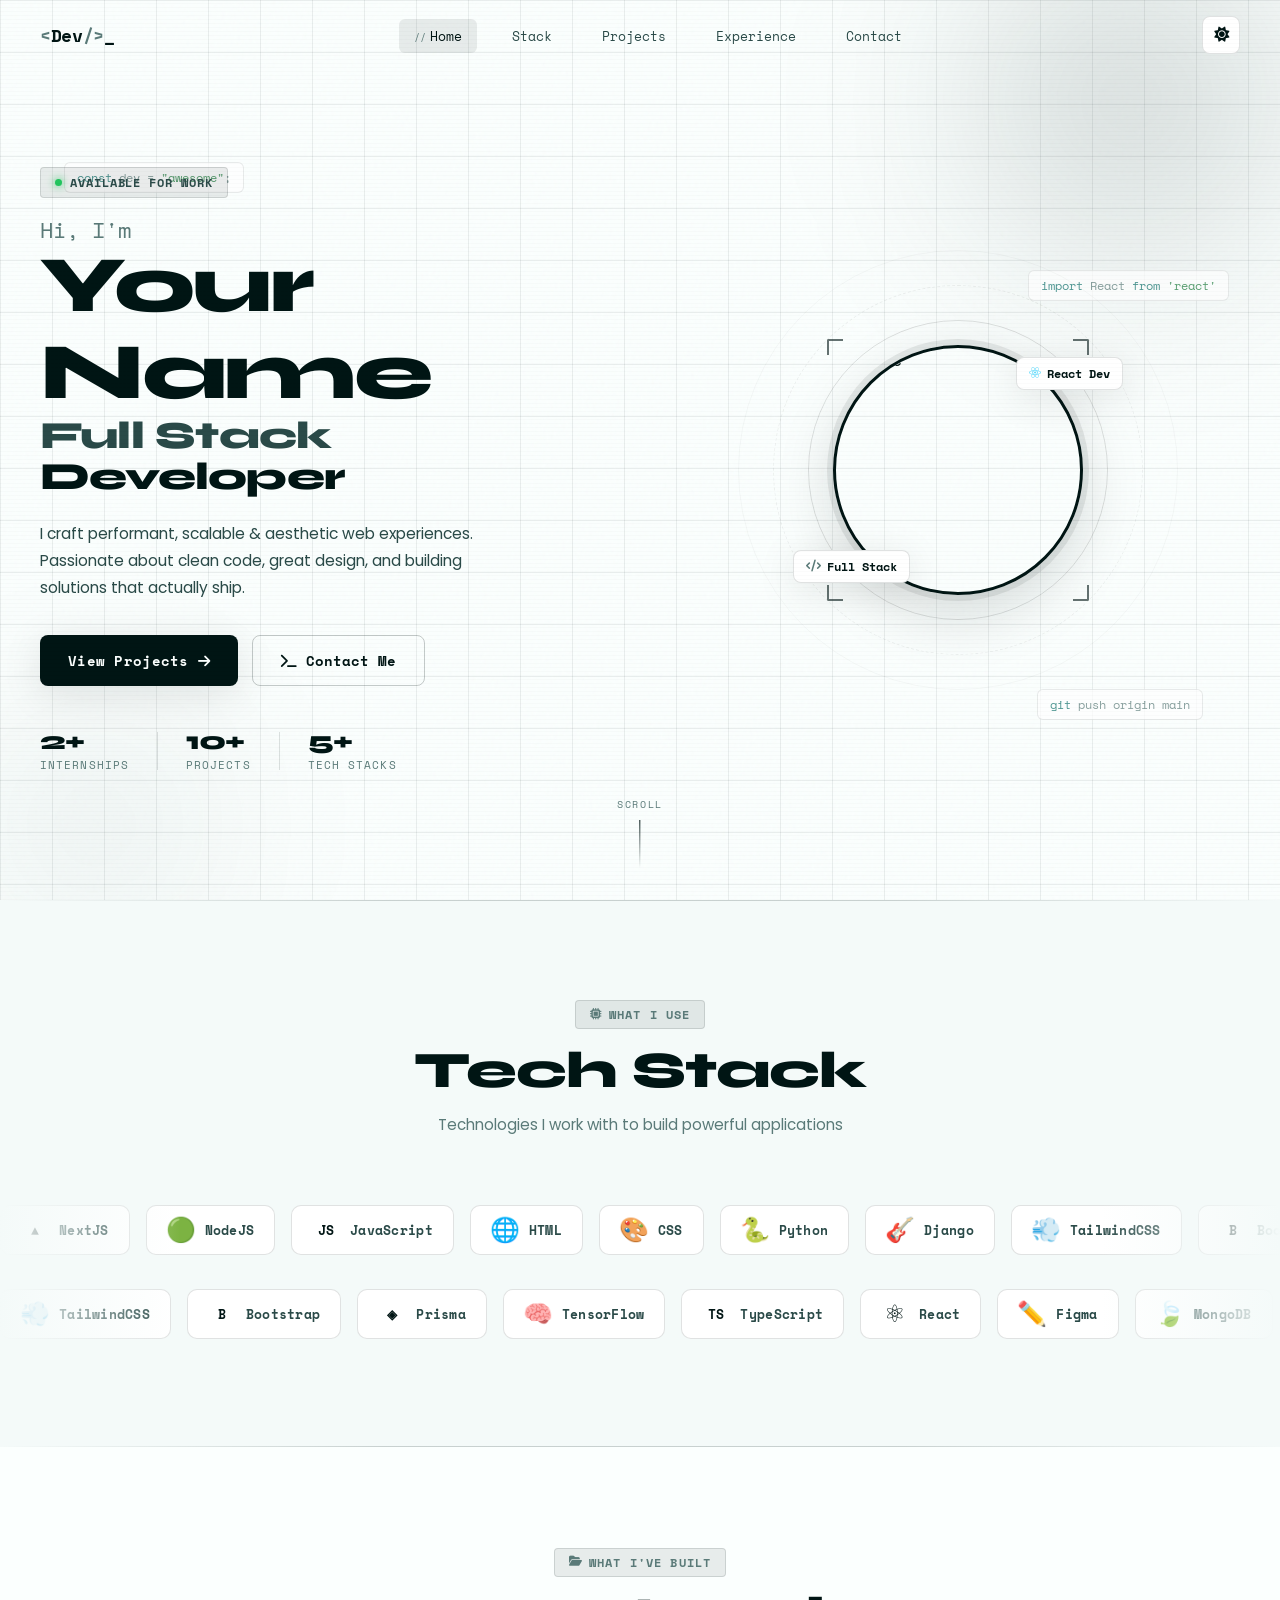
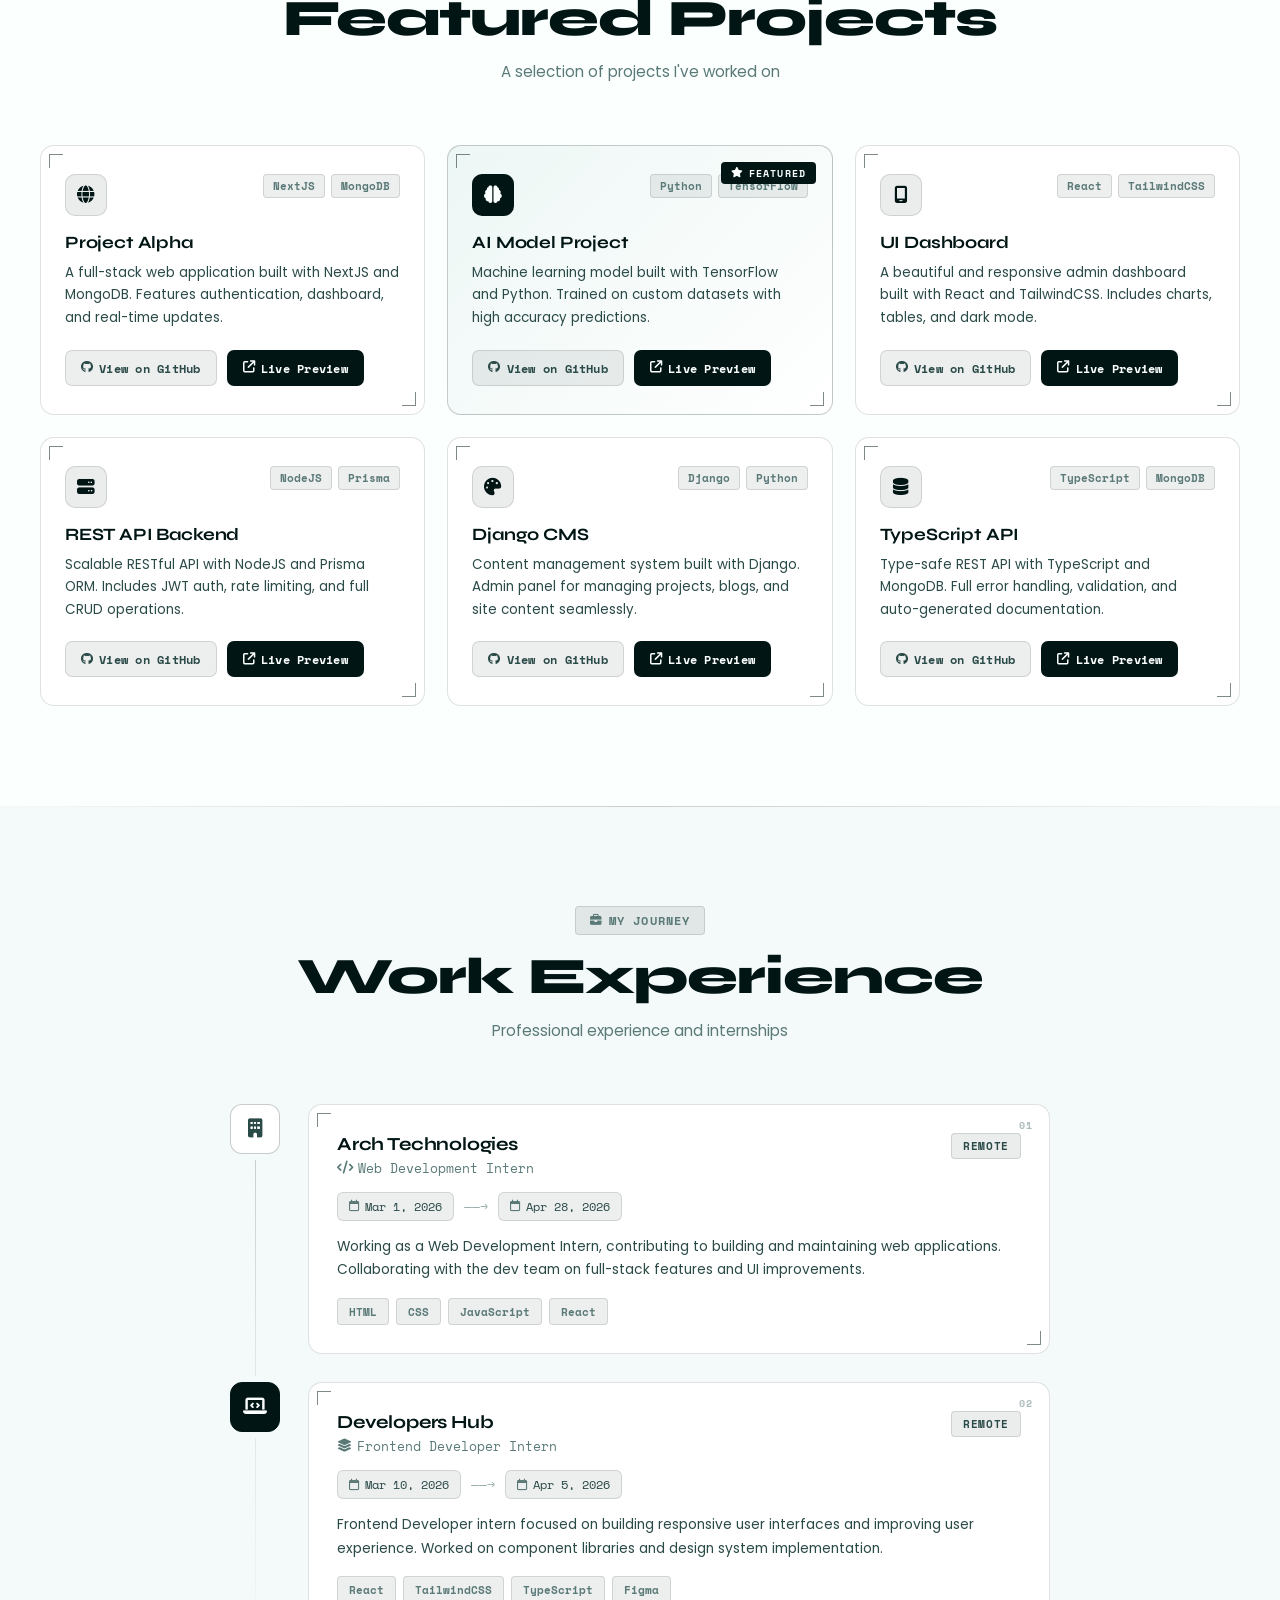
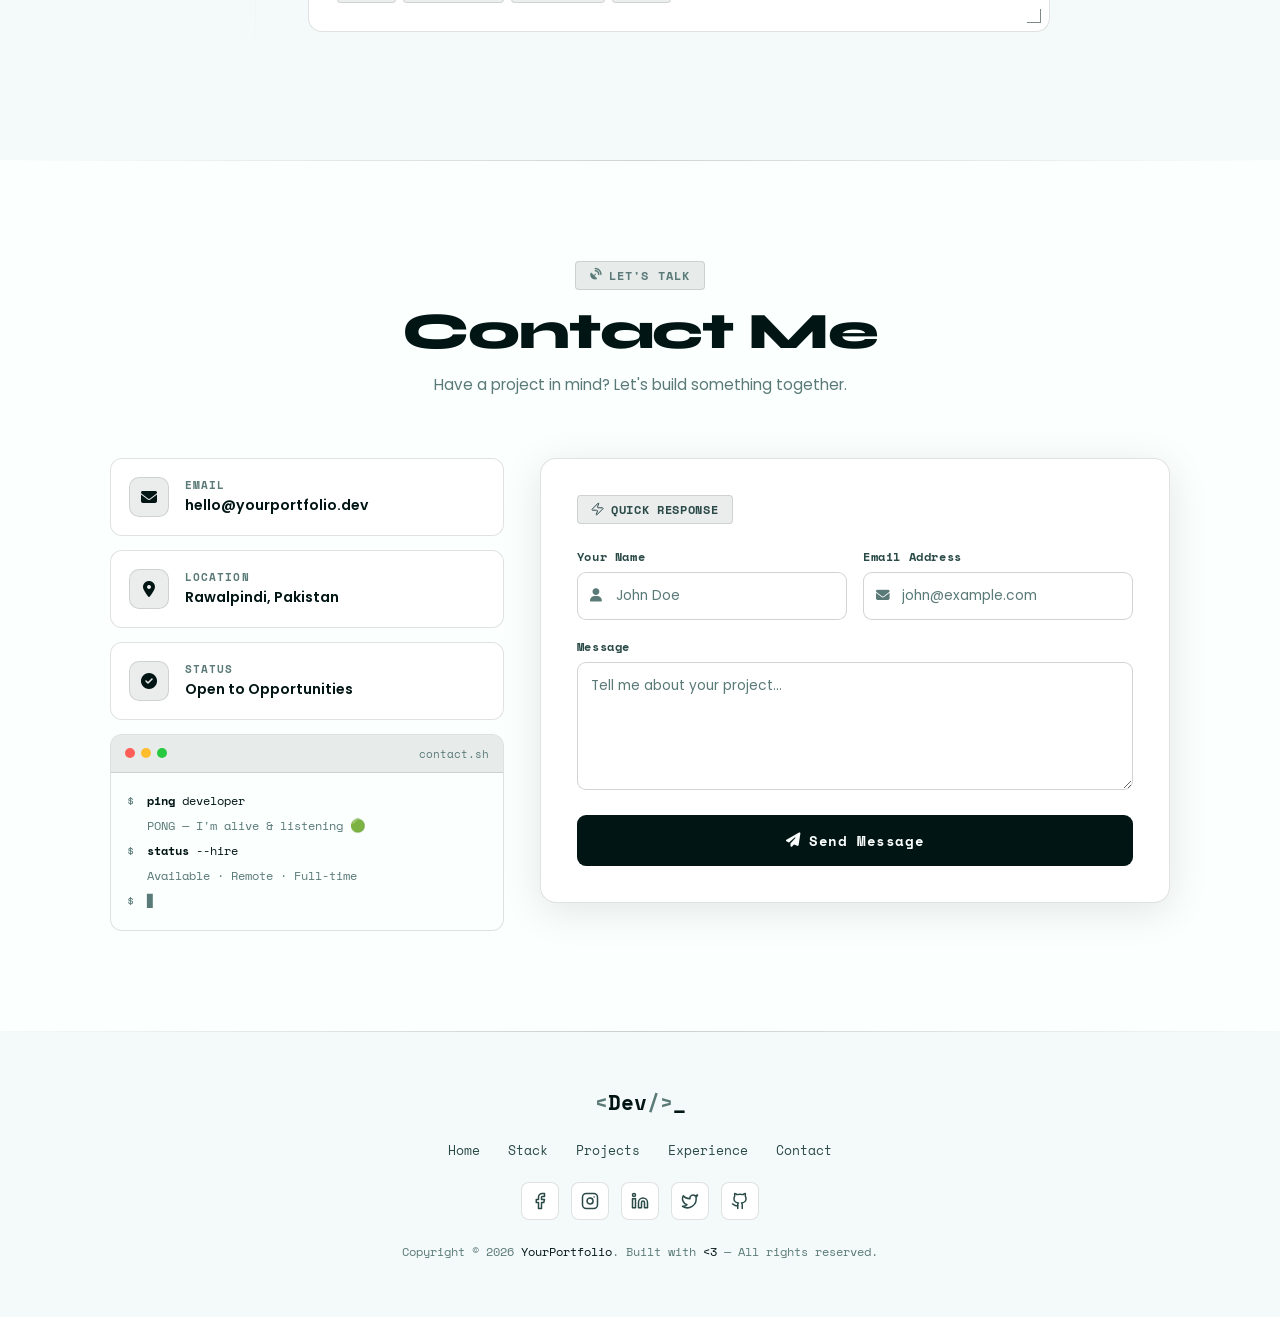
==== index.html @ e7f3a119 "Add redesigned index.html and update scripts Replace the old main.html with a new, redesigned index." ====
<!DOCTYPE html>
<html lang="en" data-theme="light">
<head>
  <meta charset="UTF-8" />
  <meta name="viewport" content="width=device-width, initial-scale=1.0"/>
  <title>Portfolio — Developer</title>
  <link rel="stylesheet" href="styles.css" />
  <link href="https://fonts.googleapis.com/css2?family=Poppins:wght@300;400;500;600;700;800;900&family=Space+Mono:ital,wght@0,400;0,700;1,400&family=Syne:wght@700;800&display=swap" rel="stylesheet"/>
  <link rel="stylesheet" href="https://cdnjs.cloudflare.com/ajax/libs/font-awesome/6.5.0/css/all.min.css"/>
</head>
<body>

  <!-- SCAN LINES OVERLAY -->
  <div class="scanlines" aria-hidden="true"></div>

  <!-- NAVBAR -->
  <nav class="navbar" id="navbar">
    <div class="nav-container">
      <a href="#home" class="nav-logo">
        <span class="logo-bracket">&lt;</span>Dev<span class="logo-bracket">/&gt;</span><span class="logo-cursor">_</span>
      </a>
      <ul class="nav-links" id="navLinks">
        <li><a href="#home"       class="nav-link active">Home</a></li>
        <li><a href="#stack"      class="nav-link">Stack</a></li>
        <li><a href="#projects"   class="nav-link">Projects</a></li>
        <li><a href="#experience" class="nav-link">Experience</a></li>
        <li><a href="#contact"    class="nav-link">Contact</a></li>
      </ul>
      <div class="nav-actions">
        <button class="theme-toggle" id="themeToggle" aria-label="Toggle dark mode">
          <i class="fa-solid fa-sun theme-icon sun"></i>
          <i class="fa-solid fa-moon theme-icon moon"></i>
        </button>
        <button class="hamburger" id="hamburger" aria-label="Menu">
          <span></span><span></span><span></span>
        </button>
      </div>
    </div>
  </nav>

  <!-- MOBILE MENU -->
  <div class="mobile-menu" id="mobileMenu">
    <ul>
      <li><a href="#home"       class="mob-link">Home</a></li>
      <li><a href="#stack"      class="mob-link">Stack</a></li>
      <li><a href="#projects"   class="mob-link">Projects</a></li>
      <li><a href="#experience" class="mob-link">Experience</a></li>
      <li><a href="#contact"    class="mob-link">Contact</a></li>
    </ul>
  </div>

  <!-- ═══ HERO ═══ -->
  <section class="hero" id="home">
    <div class="hero-noise"></div>
    <div class="hero-bg-grid"></div>
    <div class="hero-glow-orb orb1"></div>
    <div class="hero-glow-orb orb2"></div>

    <div class="float-snippet s1" aria-hidden="true"><span class="ck">const</span> dev = <span class="cs">"awesome"</span>;</div>
    <div class="float-snippet s2" aria-hidden="true"><span class="ck">import</span> React <span class="ck">from</span> <span class="cs">'react'</span></div>
    <div class="float-snippet s3" aria-hidden="true">npm <span class="cs">run dev</span></div>
    <div class="float-snippet s4" aria-hidden="true"><span class="ck">git</span> push origin main</div>

    <div class="hero-container">
      <div class="hero-text">
        <div class="hero-badge">
          <span class="badge-dot"></span>
          Available for work
        </div>
        <h1 class="hero-title">
          <span class="line-1">Hi, I'm</span>
          <span class="line-2">Your <span class="accent-text">Name</span></span>
          <span class="line-3">Full Stack <span class="accent-text">Developer</span></span>
        </h1>
        <p class="hero-desc">
          I craft performant, scalable &amp; aesthetic web experiences.
          Passionate about clean code, great design, and building
          solutions that actually ship.
        </p>
        <div class="hero-btns">
          <a href="#projects" class="btn-primary">View Projects <i class="fa fa-arrow-right"></i></a>
          <a href="#contact"  class="btn-outline"><i class="fa-solid fa-terminal"></i> Contact Me</a>
        </div>
        <div class="hero-stats">
          <div class="stat"><span class="stat-num">2+</span><span class="stat-label">Internships</span></div>
          <div class="stat-divider"></div>
          <div class="stat"><span class="stat-num">10+</span><span class="stat-label">Projects</span></div>
          <div class="stat-divider"></div>
          <div class="stat"><span class="stat-num">5+</span><span class="stat-label">Tech Stacks</span></div>
        </div>
      </div>

      <div class="hero-image-wrap">
        <div class="img-ring ring-1"></div>
        <div class="img-ring ring-2"></div>
        <div class="img-ring ring-3"></div>
        <div class="hero-img-container">
          <img src="https://placehold.co/400x400/001514/FBFFFE?text=Your+Photo&font=mono"
               alt="Profile" class="hero-img" id="profileImg"/>
          <div class="img-overlay-badge top-badge">
            <i class="fa-brands fa-react spin-icon"></i> React Dev
          </div>
          <div class="img-overlay-badge bot-badge">
            <i class="fa-solid fa-code"></i> Full Stack
          </div>
          <div class="img-corner tl"></div>
          <div class="img-corner tr"></div>
          <div class="img-corner bl"></div>
          <div class="img-corner br"></div>
        </div>
      </div>
    </div>

    <div class="scroll-indicator">
      <span>Scroll</span>
      <div class="scroll-line"></div>
    </div>
  </section>

  <!-- ═══ TECH STACK CAROUSEL ═══ -->
  <section class="stack-section" id="stack">
    <div class="section-header">
      <span class="section-tag"><i class="fa-solid fa-microchip"></i> What I Use</span>
      <h2 class="section-title">Tech <span class="accent-text">Stack</span></h2>
      <p class="section-desc">Technologies I work with to build powerful applications</p>
    </div>

    <!-- Row 1 → left to right -->
    <div class="carousel-wrap">
      <div class="carousel-fade-l"></div>
      <div class="carousel-track" id="track1"></div>
      <div class="carousel-fade-r"></div>
    </div>

    <!-- Row 2 → right to left -->
    <div class="carousel-wrap" style="margin-top:18px">
      <div class="carousel-fade-l"></div>
      <div class="carousel-track carousel-reverse" id="track2"></div>
      <div class="carousel-fade-r"></div>
    </div>
  </section>

  <!-- ═══ PROJECTS ═══ -->
  <section class="projects-section" id="projects">
    <div class="section-header">
      <span class="section-tag"><i class="fa-solid fa-folder-open"></i> What I've Built</span>
      <h2 class="section-title">Featured <span class="accent-text">Projects</span></h2>
      <p class="section-desc">A selection of projects I've worked on</p>
    </div>
    <div class="projects-grid">

      <div class="project-card reveal">
        <div class="project-glow"></div>
        <div class="card-corner tl"></div><div class="card-corner br"></div>
        <div class="project-top">
          <div class="project-icon"><i class="fa-solid fa-globe"></i></div>
          <div class="project-tags">
            <span class="p-tag">NextJS</span><span class="p-tag">MongoDB</span>
          </div>
        </div>
        <h3 class="project-title">Project Alpha</h3>
        <p class="project-desc">A full-stack web application built with NextJS and MongoDB. Features authentication, dashboard, and real-time updates.</p>
        <div class="project-links">
          <a href="#" class="proj-btn github-btn"><i class="fa-brands fa-github"></i> View on GitHub</a>
          <a href="#" class="proj-btn live-btn"><i class="fa-solid fa-arrow-up-right-from-square"></i> Live Preview</a>
        </div>
      </div>

      <div class="project-card featured reveal">
        <div class="project-glow accent-glow"></div>
        <div class="card-corner tl"></div><div class="card-corner br"></div>
        <div class="featured-label"><i class="fa-solid fa-star"></i> Featured</div>
        <div class="project-top">
          <div class="project-icon accent-icon"><i class="fa-solid fa-brain"></i></div>
          <div class="project-tags">
            <span class="p-tag">Python</span><span class="p-tag">TensorFlow</span>
          </div>
        </div>
        <h3 class="project-title">AI Model Project</h3>
        <p class="project-desc">Machine learning model built with TensorFlow and Python. Trained on custom datasets with high accuracy predictions.</p>
        <div class="project-links">
          <a href="#" class="proj-btn github-btn"><i class="fa-brands fa-github"></i> View on GitHub</a>
          <a href="#" class="proj-btn live-btn"><i class="fa-solid fa-arrow-up-right-from-square"></i> Live Preview</a>
        </div>
      </div>

      <div class="project-card reveal">
        <div class="project-glow"></div>
        <div class="card-corner tl"></div><div class="card-corner br"></div>
        <div class="project-top">
          <div class="project-icon"><i class="fa-solid fa-mobile-screen"></i></div>
          <div class="project-tags">
            <span class="p-tag">React</span><span class="p-tag">TailwindCSS</span>
          </div>
        </div>
        <h3 class="project-title">UI Dashboard</h3>
        <p class="project-desc">A beautiful and responsive admin dashboard built with React and TailwindCSS. Includes charts, tables, and dark mode.</p>
        <div class="project-links">
          <a href="#" class="proj-btn github-btn"><i class="fa-brands fa-github"></i> View on GitHub</a>
          <a href="#" class="proj-btn live-btn"><i class="fa-solid fa-arrow-up-right-from-square"></i> Live Preview</a>
        </div>
      </div>

      <div class="project-card reveal">
        <div class="project-glow"></div>
        <div class="card-corner tl"></div><div class="card-corner br"></div>
        <div class="project-top">
          <div class="project-icon"><i class="fa-solid fa-server"></i></div>
          <div class="project-tags">
            <span class="p-tag">NodeJS</span><span class="p-tag">Prisma</span>
          </div>
        </div>
        <h3 class="project-title">REST API Backend</h3>
        <p class="project-desc">Scalable RESTful API with NodeJS and Prisma ORM. Includes JWT auth, rate limiting, and full CRUD operations.</p>
        <div class="project-links">
          <a href="#" class="proj-btn github-btn"><i class="fa-brands fa-github"></i> View on GitHub</a>
          <a href="#" class="proj-btn live-btn"><i class="fa-solid fa-arrow-up-right-from-square"></i> Live Preview</a>
        </div>
      </div>

      <div class="project-card reveal">
        <div class="project-glow"></div>
        <div class="card-corner tl"></div><div class="card-corner br"></div>
        <div class="project-top">
          <div class="project-icon"><i class="fa-solid fa-palette"></i></div>
          <div class="project-tags">
            <span class="p-tag">Django</span><span class="p-tag">Python</span>
          </div>
        </div>
        <h3 class="project-title">Django CMS</h3>
        <p class="project-desc">Content management system built with Django. Admin panel for managing projects, blogs, and site content seamlessly.</p>
        <div class="project-links">
          <a href="#" class="proj-btn github-btn"><i class="fa-brands fa-github"></i> View on GitHub</a>
          <a href="#" class="proj-btn live-btn"><i class="fa-solid fa-arrow-up-right-from-square"></i> Live Preview</a>
        </div>
      </div>

      <div class="project-card reveal">
        <div class="project-glow"></div>
        <div class="card-corner tl"></div><div class="card-corner br"></div>
        <div class="project-top">
          <div class="project-icon"><i class="fa-solid fa-database"></i></div>
          <div class="project-tags">
            <span class="p-tag">TypeScript</span><span class="p-tag">MongoDB</span>
          </div>
        </div>
        <h3 class="project-title">TypeScript API</h3>
        <p class="project-desc">Type-safe REST API with TypeScript and MongoDB. Full error handling, validation, and auto-generated documentation.</p>
        <div class="project-links">
          <a href="#" class="proj-btn github-btn"><i class="fa-brands fa-github"></i> View on GitHub</a>
          <a href="#" class="proj-btn live-btn"><i class="fa-solid fa-arrow-up-right-from-square"></i> Live Preview</a>
        </div>
      </div>

    </div>
  </section>

  <!-- ═══ EXPERIENCE ═══ -->
  <section class="experience-section" id="experience">
    <div class="section-header">
      <span class="section-tag"><i class="fa-solid fa-briefcase"></i> My Journey</span>
      <h2 class="section-title">Work <span class="accent-text">Experience</span></h2>
      <p class="section-desc">Professional experience and internships</p>
    </div>
    <div class="exp-timeline">

      <div class="exp-card reveal">
        <div class="exp-card-inner">
          <div class="exp-left">
            <div class="exp-logo"><i class="fa-solid fa-building"></i></div>
            <div class="exp-connector"></div>
          </div>
          <div class="exp-content">
            <span class="exp-number">01</span>
            <div class="card-corner tl"></div><div class="card-corner br"></div>
            <div class="exp-header">
              <div>
                <h3 class="exp-company">Arch Technologies</h3>
                <p class="exp-role"><i class="fa-solid fa-code"></i> Web Development Intern</p>
              </div>
              <span class="exp-type">Remote</span>
            </div>
            <div class="exp-dates">
              <span class="date-badge"><i class="fa-regular fa-calendar"></i> Mar 1, 2026</span>
              <span class="date-arrow">——→</span>
              <span class="date-badge"><i class="fa-regular fa-calendar"></i> Apr 28, 2026</span>
            </div>
            <p class="exp-desc">Working as a Web Development Intern, contributing to building and maintaining web applications. Collaborating with the dev team on full-stack features and UI improvements.</p>
            <div class="exp-tags">
              <span class="e-tag">HTML</span>
              <span class="e-tag">CSS</span>
              <span class="e-tag">JavaScript</span>
              <span class="e-tag">React</span>
            </div>
          </div>
        </div>
      </div>

      <div class="exp-card reveal">
        <div class="exp-card-inner">
          <div class="exp-left">
            <div class="exp-logo filled-logo"><i class="fa-solid fa-laptop-code"></i></div>
            <div class="exp-connector last"></div>
          </div>
          <div class="exp-content">
            <span class="exp-number">02</span>
            <div class="card-corner tl"></div><div class="card-corner br"></div>
            <div class="exp-header">
              <div>
                <h3 class="exp-company">Developers Hub</h3>
                <p class="exp-role"><i class="fa-solid fa-layer-group"></i> Frontend Developer Intern</p>
              </div>
              <span class="exp-type">Remote</span>
            </div>
            <div class="exp-dates">
              <span class="date-badge"><i class="fa-regular fa-calendar"></i> Mar 10, 2026</span>
              <span class="date-arrow">——→</span>
              <span class="date-badge"><i class="fa-regular fa-calendar"></i> Apr 5, 2026</span>
            </div>
            <p class="exp-desc">Frontend Developer intern focused on building responsive user interfaces and improving user experience. Worked on component libraries and design system implementation.</p>
            <div class="exp-tags">
              <span class="e-tag">React</span>
              <span class="e-tag">TailwindCSS</span>
              <span class="e-tag">TypeScript</span>
              <span class="e-tag">Figma</span>
            </div>
          </div>
        </div>
      </div>

    </div>
  </section>

  <!-- ═══ CONTACT ═══ -->
  <section class="contact-section" id="contact">
    <div class="section-header">
      <span class="section-tag"><i class="fa-solid fa-satellite-dish"></i> Let's Talk</span>
      <h2 class="section-title">Contact <span class="accent-text">Me</span></h2>
      <p class="section-desc">Have a project in mind? Let's build something together.</p>
    </div>
    <div class="contact-wrapper">
      <div class="contact-info">
        <div class="contact-info-card reveal">
          <div class="ci-icon"><i class="fa-solid fa-envelope"></i></div>
          <div><p class="ci-label">Email</p><p class="ci-val">hello@yourportfolio.dev</p></div>
        </div>
        <div class="contact-info-card reveal">
          <div class="ci-icon"><i class="fa-solid fa-location-dot"></i></div>
          <div><p class="ci-label">Location</p><p class="ci-val">Rawalpindi, Pakistan</p></div>
        </div>
        <div class="contact-info-card reveal">
          <div class="ci-icon"><i class="fa-solid fa-circle-check"></i></div>
          <div><p class="ci-label">Status</p><p class="ci-val">Open to Opportunities</p></div>
        </div>

        <!-- Terminal decorative block -->
        <div class="terminal-block reveal">
          <div class="terminal-bar">
            <span class="t-dot red"></span>
            <span class="t-dot yellow"></span>
            <span class="t-dot green"></span>
            <span class="t-title">contact.sh</span>
          </div>
          <div class="terminal-body">
            <p><span class="t-prompt">$</span> <span class="t-cmd">ping</span> developer</p>
            <p class="t-out">PONG — I'm alive &amp; listening 🟢</p>
            <p><span class="t-prompt">$</span> <span class="t-cmd">status</span> --hire</p>
            <p class="t-out">Available · Remote · Full-time</p>
            <p><span class="t-prompt">$</span> <span class="blink-cursor">▋</span></p>
          </div>
        </div>
      </div>

      <div class="contact-form-wrap reveal">
        <div class="form-badge">
          <svg width="13" height="14" viewBox="0 0 13 14" fill="none">
            <path d="M1.613 8.2a.62.62 0 0 1-.553-.341.59.59 0 0 1 .076-.637l6.048-6.118a.31.31 0 0 1 .375-.069c.061.033.11.084.137.147a.3.3 0 0 1 .014.197L6.537 4.991a.59.59 0 0 0 .07.552.61.61 0 0 0 .504.257h4.276a.62.62 0 0 1 .553.341.59.59 0 0 1-.076.637l-6.048 6.119a.31.31 0 0 1-.375.067.295.295 0 0 1-.15-.344l1.172-3.61a.59.59 0 0 0-.07-.553.61.61 0 0 0-.504-.257z" stroke="currentColor" stroke-miterlimit="5.759" stroke-linecap="round"/>
          </svg>
          Quick Response
        </div>
        <div class="contact-form-inner">
          <div class="form-row">
            <div class="form-group">
              <label class="form-label">Your Name</label>
              <div class="input-wrap">
                <i class="fa-solid fa-user input-icon"></i>
                <input type="text" placeholder="John Doe" class="form-input" id="contactName"/>
              </div>
            </div>
            <div class="form-group">
              <label class="form-label">Email Address</label>
              <div class="input-wrap">
                <i class="fa-solid fa-envelope input-icon"></i>
                <input type="email" placeholder="john@example.com" class="form-input" id="contactEmail"/>
              </div>
            </div>
          </div>
          <div class="form-group">
            <label class="form-label">Message</label>
            <textarea placeholder="Tell me about your project..." class="form-textarea" id="contactMessage" rows="5"></textarea>
          </div>
          <button class="contact-submit-btn" onclick="handleContactSubmit()">
            <i class="fa-solid fa-paper-plane"></i> Send Message
          </button>
          <p class="form-success" id="formSuccess">✅ Message sent! I'll get back to you soon.</p>
        </div>
      </div>
    </div>
  </section>

  <!-- ═══ FOOTER ═══ -->
  <footer class="footer">
    <div class="footer-top-line"></div>
    <div class="footer-inner">
      <div class="footer-logo">
        <span class="logo-bracket">&lt;</span>Dev<span class="logo-bracket">/&gt;</span><span class="logo-cursor">_</span>
      </div>
      <div class="footer-links">
        <a href="#home"       class="footer-link">Home</a>
        <a href="#stack"      class="footer-link">Stack</a>
        <a href="#projects"   class="footer-link">Projects</a>
        <a href="#experience" class="footer-link">Experience</a>
        <a href="#contact"    class="footer-link">Contact</a>
      </div>
      <div class="footer-socials">
        <a href="#" class="social-icon" aria-label="Facebook">
          <svg width="18" height="18" viewBox="0 0 24 24" fill="none"><path d="M18 2h-3a5 5 0 0 0-5 5v3H7v4h3v8h4v-8h3l1-4h-4V7a1 1 0 0 1 1-1h3z" stroke="currentColor" stroke-width="2" stroke-linecap="round" stroke-linejoin="round"/></svg>
        </a>
        <a href="#" class="social-icon" aria-label="Instagram">
          <svg width="18" height="18" viewBox="0 0 24 24" fill="none"><path d="M17 2H7a5 5 0 0 0-5 5v10a5 5 0 0 0 5 5h10a5 5 0 0 0 5-5V7a5 5 0 0 0-5-5" stroke="currentColor" stroke-width="2" stroke-linecap="round" stroke-linejoin="round"/><path d="M16 11.37a4 4 0 1 1-7.914 1.173A4 4 0 0 1 16 11.37m1.5-4.87h.01" stroke="currentColor" stroke-width="2" stroke-linecap="round" stroke-linejoin="round"/></svg>
        </a>
        <a href="#" class="social-icon" aria-label="LinkedIn">
          <svg width="18" height="18" viewBox="0 0 24 24" fill="none"><path d="M16 8a6 6 0 0 1 6 6v7h-4v-7a2 2 0 0 0-4 0v7h-4v-7a6 6 0 0 1 6-6M6 9H2v12h4zM4 6a2 2 0 1 0 0-4 2 2 0 0 0 0 4" stroke="currentColor" stroke-width="2" stroke-linecap="round" stroke-linejoin="round"/></svg>
        </a>
        <a href="#" class="social-icon" aria-label="Twitter">
          <svg width="18" height="18" viewBox="0 0 24 24" fill="none"><path d="M22 4s-.7 2.1-2 3.4c1.6 10-9.4 17.3-18 11.6 2.2.1 4.4-.6 6-2C3 15.5.5 9.6 3 5c2.2 2.6 5.6 4.1 9 4-.9-4.2 4-6.6 7-3.8 1.1 0 3-1.2 3-1.2" stroke="currentColor" stroke-width="2" stroke-linecap="round" stroke-linejoin="round"/></svg>
        </a>
        <a href="#" class="social-icon" aria-label="GitHub">
          <svg width="18" height="18" viewBox="0 0 24 24" fill="none"><path d="M15 22v-4a4.8 4.8 0 0 0-1-3.5c3 0 6-2 6-5.5.08-1.25-.27-2.48-1-3.5.28-1.15.28-2.35 0-3.5 0 0-1 0-3 1.5-2.64-.5-5.36-.5-8 0C6 2 5 2 5 2c-.3 1.15-.3 2.35 0 3.5A5.4 5.4 0 0 0 4 9c0 3.5 3 5.5 6 5.5-.39.49-.68 1.05-.85 1.65S8.93 17.38 9 18v4" stroke="currentColor" stroke-width="2" stroke-linecap="round" stroke-linejoin="round"/><path d="M9 18c-4.51 2-5-2-7-2" stroke="currentColor" stroke-width="2" stroke-linecap="round" stroke-linejoin="round"/></svg>
        </a>
      </div>
      <p class="footer-copy">Copyright © 2026 <span class="accent-text">YourPortfolio</span>. Built with <span class="accent-text">&lt;3</span> — All rights reserved.</p>
    </div>
  </footer>

  <script src="script.js"></script>
</body>
</html>
---- styles.css ----
@import url('https://fonts.googleapis.com/css2?family=Poppins:wght@300;400;500;600;700;800;900&family=Space+Mono:ital,wght@0,400;0,700;1,400&family=Syne:wght@700;800&display=swap');

/* ══════════════════════════════════════════
   CSS VARIABLES
══════════════════════════════════════════ */
:root {
  /* Light mode */
  --bg:           #FBFFFE;
  --bg2:          #f4faf9;
  --bg3:          #edf7f5;
  --accent:       #001514;
  --accent-dim:   rgba(0, 21, 20, 0.08);
  --accent-mid:   rgba(0, 21, 20, 0.18);
  --accent-glow:  rgba(0, 21, 20, 0.25);
  --text:         #001514;
  --text2:        #2a4a48;
  --text3:        #5a7a78;
  --card-bg:      #ffffff;
  --card-border:  rgba(0, 21, 20, 0.12);
  --card-border2: rgba(0, 21, 20, 0.22);
  --nav-bg:       rgba(251, 255, 254, 0.72);
  --input-bg:     #ffffff;
  --input-border: rgba(0, 21, 20, 0.18);
  --tag-bg:       rgba(0, 21, 20, 0.07);
  --shadow:       0 8px 40px rgba(0, 21, 20, 0.10);
  --shadow-lg:    0 20px 60px rgba(0, 21, 20, 0.15);
  --footer-bg:    #f4faf9;
  --scanline:     rgba(0, 21, 20, 0.015);
  --code-kw:      #0a6e68;
  --code-str:     #1a7a3a;
  --mono: 'Space Mono', monospace;
  --sans: 'Poppins', sans-serif;
  --display: 'Syne', sans-serif;
  --tr: all 0.3s cubic-bezier(0.4,0,0.2,1);
}

[data-theme="dark"] {
  --bg:           #001514;
  --bg2:          #00201e;
  --bg3:          #002b28;
  --accent:       #FBFFFE;
  --accent-dim:   rgba(251, 255, 254, 0.06);
  --accent-mid:   rgba(251, 255, 254, 0.14);
  --accent-glow:  rgba(251, 255, 254, 0.22);
  --text:         #FBFFFE;
  --text2:        #a8d4d0;
  --text3:        #5a9490;
  --card-bg:      #001f1d;
  --card-border:  rgba(251, 255, 254, 0.10);
  --card-border2: rgba(251, 255, 254, 0.20);
  --nav-bg:       rgba(0, 21, 20, 0.78);
  --input-bg:     #001f1d;
  --input-border: rgba(251, 255, 254, 0.16);
  --tag-bg:       rgba(251, 255, 254, 0.07);
  --shadow:       0 8px 40px rgba(0, 0, 0, 0.40);
  --shadow-lg:    0 20px 60px rgba(0, 0, 0, 0.55);
  --footer-bg:    #000e0d;
  --scanline:     rgba(251, 255, 254, 0.012);
  --code-kw:      #4ecdc4;
  --code-str:     #6bdb8a;
}

/* ══════════════════════════════════════════
   RESET
══════════════════════════════════════════ */
*, *::before, *::after { box-sizing: border-box; margin: 0; padding: 0; }
html { scroll-behavior: smooth; }
body {
  font-family: var(--sans);
  background: var(--bg);
  color: var(--text);
  overflow-x: hidden;
  transition: background 0.45s ease, color 0.45s ease;
}
a { text-decoration: none; color: inherit; }
img { display: block; }

/* ══════════════════════════════════════════
   SCAN LINES
══════════════════════════════════════════ */
.scanlines {
  position: fixed; inset: 0; z-index: 9999;
  pointer-events: none;
  background: repeating-linear-gradient(
    to bottom,
    transparent 0px,
    transparent 3px,
    var(--scanline) 3px,
    var(--scanline) 4px
  );
}

/* ══════════════════════════════════════════
   UTILITIES
══════════════════════════════════════════ */
.accent-text { color: var(--accent); }
[data-theme="dark"] .accent-text { color: #4ecdc4; }

.section-tag {
  display: inline-flex; align-items: center; gap: 6px;
  font-family: var(--mono);
  font-size: 0.72rem; font-weight: 700;
  letter-spacing: 0.1em; text-transform: uppercase;
  color: var(--text3);
  background: var(--accent-dim);
  border: 1px solid var(--card-border);
  border-radius: 4px;
  padding: 5px 14px;
  margin-bottom: 14px;
}
[data-theme="dark"] .section-tag { color: #4ecdc4; border-color: rgba(78,205,196,0.2); background: rgba(78,205,196,0.06); }

.section-header { text-align: center; margin-bottom: 60px; }
.section-title {
  font-family: var(--display);
  font-size: clamp(2rem, 5vw, 3.2rem);
  font-weight: 800; line-height: 1.1;
  margin-bottom: 12px;
  letter-spacing: -0.02em;
}
.section-desc { color: var(--text3); font-size: 0.95rem; max-width: 480px; margin: 0 auto; line-height: 1.7; }

/* Corner bracket decorations */
.card-corner {
  position: absolute; width: 14px; height: 14px;
  border-color: var(--accent);
  border-style: solid;
  opacity: 0.5;
  transition: opacity 0.3s;
}
[data-theme="dark"] .card-corner { border-color: #4ecdc4; }
.card-corner.tl { top: 8px; left: 8px; border-width: 1.5px 0 0 1.5px; }
.card-corner.tr { top: 8px; right: 8px; border-width: 1.5px 1.5px 0 0; }
.card-corner.bl { bottom: 8px; left: 8px; border-width: 0 0 1.5px 1.5px; }
.card-corner.br { bottom: 8px; right: 8px; border-width: 0 1.5px 1.5px 0; }

/* ══════════════════════════════════════════
   NAVBAR
══════════════════════════════════════════ */
.navbar {
  position: fixed; top: 0; left: 0; right: 0;
  z-index: 1000;
  padding: 16px 32px;
  transition: var(--tr);
}
.navbar.scrolled {
  background: var(--nav-bg);
  backdrop-filter: blur(20px) saturate(200%);
  -webkit-backdrop-filter: blur(20px) saturate(200%);
  border-bottom: 1px solid var(--card-border);
  box-shadow: 0 4px 30px rgba(0,0,0,0.06);
}
.nav-container {
  max-width: 1200px; margin: 0 auto;
  display: flex; align-items: center; justify-content: space-between; gap: 24px;
}
.nav-logo {
  font-family: var(--mono); font-size: 1.1rem; font-weight: 700;
  color: var(--text);
  display: flex; align-items: center; gap: 0;
  transition: var(--tr);
  letter-spacing: -0.02em;
}
.nav-logo:hover { color: var(--text3); }
.logo-bracket { color: var(--text3); }
[data-theme="dark"] .logo-bracket { color: #4ecdc4; }
.logo-cursor { opacity: 1; animation: blink-cur 1s step-end infinite; }
@keyframes blink-cur { 0%,100%{opacity:1} 50%{opacity:0} }

.nav-links { display: flex; list-style: none; gap: 4px; align-items: center; }
.nav-link {
  font-size: 0.82rem; font-weight: 500;
  color: var(--text2); padding: 7px 15px; border-radius: 6px;
  transition: var(--tr);
  font-family: var(--mono);
  position: relative;
}
.nav-link::before {
  content: '//'; font-size: 0.65rem;
  color: var(--text3); margin-right: 4px;
  opacity: 0; transition: opacity 0.2s;
}
.nav-link:hover::before, .nav-link.active::before { opacity: 1; }
[data-theme="dark"] .nav-link::before { color: #4ecdc4; }
.nav-link:hover, .nav-link.active {
  color: var(--text);
  background: var(--accent-dim);
}
[data-theme="dark"] .nav-link:hover, [data-theme="dark"] .nav-link.active {
  color: #4ecdc4; background: rgba(78,205,196,0.08);
}

.nav-actions { display: flex; align-items: center; gap: 10px; }

.theme-toggle {
  width: 38px; height: 38px;
  background: var(--card-bg);
  border: 1px solid var(--card-border);
  border-radius: 8px;
  display: flex; align-items: center; justify-content: center;
  cursor: pointer; font-size: 0.95rem;
  color: var(--text);
  transition: var(--tr);
  position: relative; overflow: hidden;
}
.theme-toggle:hover { border-color: var(--accent); transform: scale(1.08); }
.theme-icon { position: absolute; transition: var(--tr); }
.theme-icon.moon { opacity: 0; transform: translateY(20px) rotate(20deg); }
[data-theme="dark"] .theme-icon.sun { opacity: 0; transform: translateY(-20px) rotate(-20deg); }
[data-theme="dark"] .theme-icon.moon { opacity: 1; transform: translateY(0) rotate(0); }

.hamburger {
  display: none; flex-direction: column; gap: 5px;
  background: none; border: none; cursor: pointer; padding: 6px;
}
.hamburger span {
  display: block; width: 22px; height: 2px;
  background: var(--text); border-radius: 2px; transition: var(--tr);
}
.hamburger.open span:nth-child(1) { transform: translateY(7px) rotate(45deg); }
.hamburger.open span:nth-child(2) { opacity: 0; transform: scaleX(0); }
.hamburger.open span:nth-child(3) { transform: translateY(-7px) rotate(-45deg); }

/* ══════════════════════════════════════════
   MOBILE MENU
══════════════════════════════════════════ */
.mobile-menu {
  display: none;
  position: fixed; top: 70px; left: 12px; right: 12px;
  z-index: 999;
  background: var(--nav-bg);
  backdrop-filter: blur(24px) saturate(200%);
  -webkit-backdrop-filter: blur(24px) saturate(200%);
  border: 1px solid var(--card-border);
  border-radius: 12px; padding: 12px;
  box-shadow: var(--shadow-lg);
  transform: translateY(-16px); opacity: 0; pointer-events: none;
  transition: all 0.3s cubic-bezier(0.4,0,0.2,1);
}
.mobile-menu.open {
  display: block; transform: translateY(0); opacity: 1; pointer-events: all;
}
.mobile-menu ul { list-style: none; display: flex; flex-direction: column; gap: 2px; }
.mob-link {
  display: block; padding: 11px 16px; border-radius: 8px;
  font-weight: 500; font-size: 0.88rem; color: var(--text2);
  font-family: var(--mono); transition: var(--tr);
}
.mob-link:hover { color: var(--text); background: var(--accent-dim); }
[data-theme="dark"] .mob-link:hover { color: #4ecdc4; background: rgba(78,205,196,0.08); }

/* ══════════════════════════════════════════
   HERO
══════════════════════════════════════════ */
.hero {
  min-height: 100vh;
  display: flex; align-items: center;
  padding: 120px 32px 80px;
  position: relative; overflow: hidden;
}
.hero-bg-grid {
  position: absolute; inset: 0; pointer-events: none;
  background-image:
    linear-gradient(var(--card-border) 1px, transparent 1px),
    linear-gradient(90deg, var(--card-border) 1px, transparent 1px);
  background-size: 52px 52px;
  opacity: 0.6;
}
.hero-noise {
  position: absolute; inset: 0; pointer-events: none; opacity: 0.03;
  background-image: url("data:image/svg+xml,%3Csvg viewBox='0 0 256 256' xmlns='http://www.w3.org/2000/svg'%3E%3Cfilter id='noise'%3E%3CfeTurbulence type='fractalNoise' baseFrequency='0.9' numOctaves='4' stitchTiles='stitch'/%3E%3C/filter%3E%3Crect width='100%25' height='100%25' filter='url(%23noise)'/%3E%3C/svg%3E");
}
.hero-glow-orb {
  position: absolute; border-radius: 50%;
  pointer-events: none; filter: blur(80px);
}
.orb1 {
  width: 500px; height: 500px;
  top: -150px; right: -100px;
  background: radial-gradient(circle, var(--accent-mid), transparent 70%);
  animation: orb-drift 8s ease-in-out infinite;
}
.orb2 {
  width: 350px; height: 350px;
  bottom: -100px; left: -80px;
  background: radial-gradient(circle, var(--accent-dim), transparent 70%);
  animation: orb-drift 10s ease-in-out infinite reverse;
}
@keyframes orb-drift { 0%,100%{transform:translate(0,0)} 50%{transform:translate(30px,-30px)} }

/* Floating code snippets */
.float-snippet {
  position: absolute;
  font-family: var(--mono); font-size: 0.72rem;
  color: var(--text3);
  background: var(--card-bg);
  border: 1px solid var(--card-border);
  border-radius: 6px; padding: 6px 12px;
  white-space: nowrap; pointer-events: none;
  opacity: 0.7;
}
.float-snippet .ck { color: var(--code-kw); }
.float-snippet .cs { color: var(--code-str); }
.s1 { top: 18%; left: 5%;  animation: float1 7s ease-in-out infinite; }
.s2 { top: 30%; right: 4%; animation: float1 9s ease-in-out infinite 1s; }
.s3 { bottom: 25%; left: 8%;  animation: float1 6s ease-in-out infinite 0.5s; }
.s4 { bottom: 20%; right: 6%; animation: float1 8s ease-in-out infinite 2s; }
@keyframes float1 { 0%,100%{transform:translateY(0)} 50%{transform:translateY(-12px)} }

.hero-container {
  max-width: 1200px; margin: 0 auto; width: 100%;
  display: grid; grid-template-columns: 1fr 1fr; gap: 72px;
  align-items: center; position: relative; z-index: 1;
}
.hero-badge {
  display: inline-flex; align-items: center; gap: 8px;
  font-family: var(--mono); font-size: 0.72rem; font-weight: 700;
  letter-spacing: 0.08em; text-transform: uppercase;
  color: var(--text2);
  background: var(--accent-dim);
  border: 1px solid var(--card-border);
  border-radius: 4px; padding: 6px 14px;
  margin-bottom: 20px;
  animation: fadeInUp 0.6s ease both;
}
[data-theme="dark"] .hero-badge { color: #4ecdc4; border-color: rgba(78,205,196,0.25); background: rgba(78,205,196,0.07); }
.badge-dot {
  width: 7px; height: 7px; background: #22c55e; border-radius: 50%;
  box-shadow: 0 0 8px #22c55e;
  animation: pulse-dot 1.4s ease-in-out infinite;
}
@keyframes pulse-dot { 0%,100%{transform:scale(1);opacity:1} 50%{transform:scale(1.5);opacity:0.6} }

.hero-title {
  display: flex; flex-direction: column; font-weight: 800;
  line-height: 1.08; margin-bottom: 22px;
}
.hero-title .line-1 {
  font-size: clamp(1rem, 2.5vw, 1.4rem);
  color: var(--text3); font-weight: 400;
  font-family: var(--mono);
  animation: fadeInUp 0.7s 0.1s ease both;
}
.hero-title .line-2 {
  font-size: clamp(2.6rem, 6.5vw, 5rem);
  font-family: var(--display);
  letter-spacing: -0.03em;
  animation: fadeInUp 0.7s 0.2s ease both;
}
.hero-title .line-3 {
  font-size: clamp(1.4rem, 3.5vw, 2.4rem);
  color: var(--text2);
  font-family: var(--display);
  letter-spacing: -0.02em;
  animation: fadeInUp 0.7s 0.3s ease both;
}
.hero-desc {
  color: var(--text2); font-size: 0.97rem; line-height: 1.75;
  max-width: 440px; margin-bottom: 34px;
  animation: fadeInUp 0.7s 0.4s ease both;
}
.hero-btns {
  display: flex; gap: 14px; flex-wrap: wrap; margin-bottom: 42px;
  animation: fadeInUp 0.7s 0.5s ease both;
}
.btn-primary {
  display: inline-flex; align-items: center; gap: 9px;
  background: var(--accent); color: var(--bg);
  padding: 14px 28px; border-radius: 8px;
  font-weight: 700; font-size: 0.88rem;
  font-family: var(--mono);
  transition: var(--tr); box-shadow: var(--shadow);
  letter-spacing: 0.02em;
}
.btn-primary:hover { transform: translateY(-3px); box-shadow: var(--shadow-lg); opacity: 0.88; }
[data-theme="dark"] .btn-primary { background: #FBFFFE; color: #001514; }
[data-theme="dark"] .btn-primary:hover { background: #4ecdc4; color: #001514; }

.btn-outline {
  display: inline-flex; align-items: center; gap: 9px;
  border: 1.5px solid var(--card-border2); color: var(--text);
  padding: 14px 28px; border-radius: 8px;
  font-weight: 600; font-size: 0.88rem;
  font-family: var(--mono);
  transition: var(--tr);
  background: transparent;
}
.btn-outline:hover { border-color: var(--accent); background: var(--accent-dim); transform: translateY(-3px); }
[data-theme="dark"] .btn-outline:hover { border-color: #4ecdc4; background: rgba(78,205,196,0.08); color: #4ecdc4; }

.hero-stats {
  display: flex; align-items: center; gap: 28px;
  animation: fadeInUp 0.7s 0.6s ease both;
}
.stat { display: flex; flex-direction: column; }
.stat-num {
  font-size: 1.6rem; font-weight: 800;
  font-family: var(--display);
  color: var(--text);
  letter-spacing: -0.03em;
  line-height: 1;
}
[data-theme="dark"] .stat-num { color: #4ecdc4; }
.stat-label { font-size: 0.68rem; color: var(--text3); text-transform: uppercase; letter-spacing: 0.1em; margin-top: 3px; font-family: var(--mono); }
.stat-divider { width: 1px; height: 38px; background: var(--card-border); }

/* Hero Image */
.hero-image-wrap {
  position: relative; display: flex; align-items: center; justify-content: center;
  animation: fadeInRight 0.9s 0.3s ease both;
}
.img-ring {
  position: absolute; border-radius: 50%;
  border: 1px solid var(--card-border);
}
.ring-1 { width: 300px; height: 300px; animation: ring-rot 14s linear infinite; }
.ring-2 { width: 370px; height: 370px; border-style: dashed; animation: ring-rot 20s linear infinite reverse; opacity: 0.5; }
.ring-3 { width: 440px; height: 440px; animation: ring-rot 30s linear infinite; opacity: 0.25; }
@keyframes ring-rot { from{transform:rotate(0)} to{transform:rotate(360deg)} }
[data-theme="dark"] .img-ring { border-color: rgba(78,205,196,0.2); }

.hero-img-container {
  position: relative; width: 250px; height: 250px;
  border-radius: 50%; overflow: visible;
}
.hero-img {
  width: 250px; height: 250px; border-radius: 50%; object-fit: cover;
  border: 3px solid var(--accent);
  box-shadow: 0 0 0 6px var(--accent-dim), var(--shadow-lg);
}
[data-theme="dark"] .hero-img { border-color: #4ecdc4; box-shadow: 0 0 0 6px rgba(78,205,196,0.1), 0 20px 60px rgba(0,0,0,0.5); }

.img-overlay-badge {
  position: absolute;
  background: var(--card-bg);
  border: 1px solid var(--card-border);
  border-radius: 8px; padding: 7px 12px;
  font-size: 0.75rem; font-weight: 600;
  color: var(--text); white-space: nowrap;
  box-shadow: var(--shadow);
  display: flex; align-items: center; gap: 6px;
  font-family: var(--mono);
}
.top-badge { top: 12px; right: -40px; }
.bot-badge { bottom: 12px; left: -40px; }
.spin-icon { animation: spin-icon 4s linear infinite; color: #61dafb; }
@keyframes spin-icon { from{transform:rotate(0)} to{transform:rotate(360deg)} }
.bot-badge i { color: var(--text3); }

/* Image corner brackets */
.img-corner {
  position: absolute; width: 16px; height: 16px;
  border-color: var(--accent); border-style: solid; opacity: 0.6;
  transition: var(--tr);
}
[data-theme="dark"] .img-corner { border-color: #4ecdc4; }
.img-corner.tl { top: -6px; left: -6px; border-width: 2px 0 0 2px; border-radius: 2px 0 0 0; }
.img-corner.tr { top: -6px; right: -6px; border-width: 2px 2px 0 0; border-radius: 0 2px 0 0; }
.img-corner.bl { bottom: -6px; left: -6px; border-width: 0 0 2px 2px; border-radius: 0 0 0 2px; }
.img-corner.br { bottom: -6px; right: -6px; border-width: 0 2px 2px 0; border-radius: 0 0 2px 0; }

.scroll-indicator {
  position: absolute; bottom: 32px; left: 50%;
  transform: translateX(-50%);
  display: flex; flex-direction: column; align-items: center; gap: 8px;
  color: var(--text3); font-size: 0.65rem;
  letter-spacing: 0.15em; text-transform: uppercase; font-family: var(--mono);
  animation: fadeIn 1s 1.2s ease both;
}
.scroll-line {
  width: 1px; height: 48px;
  background: linear-gradient(to bottom, var(--accent), transparent);
  animation: scroll-anim 1.8s ease-in-out infinite;
}
[data-theme="dark"] .scroll-line { background: linear-gradient(to bottom, #4ecdc4, transparent); }
@keyframes scroll-anim { 0%,100%{opacity:0.3;transform:scaleY(0.6) translateY(-10px)} 50%{opacity:1;transform:scaleY(1) translateY(0)} }

/* ══════════════════════════════════════════
   TECH STACK INFINITE CAROUSEL
══════════════════════════════════════════ */
.stack-section {
  padding: 100px 0;
  background: var(--bg2);
  position: relative; overflow: hidden;
}
.stack-section::before,
.stack-section::after {
  content: '';
  position: absolute; left: 0; right: 0; height: 1px;
  background: linear-gradient(90deg, transparent 0%, var(--accent-mid) 30%, var(--accent-mid) 70%, transparent 100%);
}
.stack-section::before { top: 0; }
.stack-section::after { bottom: 0; }

/* Section header padding */
.stack-section .section-header { padding: 0 32px; }

/* Carousel wrapper */
.carousel-wrap {
  position: relative;
  overflow: hidden;
  width: 100%;
}

/* Edge fade masks */
.carousel-fade-l,
.carousel-fade-r {
  position: absolute; top: 0; bottom: 0; width: 180px; z-index: 2; pointer-events: none;
}
.carousel-fade-l { left: 0; background: linear-gradient(to right, var(--bg2) 0%, transparent 100%); }
.carousel-fade-r { right: 0; background: linear-gradient(to left,  var(--bg2) 0%, transparent 100%); }

/* The scrolling track */
.carousel-track {
  display: flex; gap: 16px;
  width: max-content;
  animation: scroll-ltr 35s linear infinite;
  padding: 8px 0;
}
.carousel-reverse {
  animation: scroll-rtl 40s linear infinite;
}
.carousel-track:hover { animation-play-state: paused; }

@keyframes scroll-ltr {
  0%   { transform: translateX(0); }
  100% { transform: translateX(-50%); }
}
@keyframes scroll-rtl {
  0%   { transform: translateX(-50%); }
  100% { transform: translateX(0); }
}

/* Individual stack cards */
.stack-pill {
  flex-shrink: 0;
  display: flex; align-items: center; gap: 10px;
  background: var(--card-bg);
  border: 1px solid var(--card-border);
  border-radius: 10px;
  padding: 12px 20px;
  cursor: default; white-space: nowrap;
  transition: border-color 0.25s, box-shadow 0.25s, transform 0.25s;
}
.stack-pill:hover {
  border-color: var(--card-border2);
  box-shadow: 0 4px 20px var(--accent-dim);
  transform: translateY(-3px);
}
[data-theme="dark"] .stack-pill:hover {
  border-color: rgba(78,205,196,0.35);
  box-shadow: 0 4px 24px rgba(78,205,196,0.12);
}
.pill-icon {
  font-size: 1.5rem; line-height: 1;
  display: flex; align-items: center; justify-content: center;
  width: 28px; text-align: center;
}
.pill-icon.mono-icon {
  font-family: var(--mono); font-size: 0.82rem; font-weight: 700;
  color: var(--text);
}
[data-theme="dark"] .pill-icon.mono-icon { color: #4ecdc4; }
.pill-name {
  font-family: var(--mono); font-size: 0.82rem; font-weight: 700;
  color: var(--text2); letter-spacing: 0.02em;
}
[data-theme="dark"] .pill-name { color: #a8d4d0; }

/* ══════════════════════════════════════════
   PROJECTS
══════════════════════════════════════════ */
.projects-section {
  padding: 100px 32px;
  background: var(--bg);
}
.projects-grid {
  max-width: 1200px; margin: 0 auto;
  display: grid; grid-template-columns: repeat(3, 1fr); gap: 22px;
}
.project-card {
  position: relative;
  background: var(--card-bg);
  border: 1px solid var(--card-border);
  border-radius: 14px; padding: 28px 24px;
  overflow: hidden;
  transition: border-color 0.3s, transform 0.3s, box-shadow 0.3s;
}
.project-card:hover {
  border-color: var(--card-border2);
  transform: translateY(-7px);
  box-shadow: var(--shadow-lg);
}
[data-theme="dark"] .project-card:hover { border-color: rgba(78,205,196,0.3); }
.project-card:hover .card-corner { opacity: 1; }

.project-glow {
  position: absolute; inset: 0; border-radius: 14px; pointer-events: none;
  background: radial-gradient(ellipse at top left, var(--accent-dim), transparent 60%);
  opacity: 0; transition: opacity 0.4s;
}
.project-card:hover .project-glow { opacity: 1; }
.accent-glow { background: radial-gradient(ellipse at top left, var(--accent-mid), transparent 60%); }
[data-theme="dark"] .project-glow { background: radial-gradient(ellipse at top left, rgba(78,205,196,0.08), transparent 60%); }

.project-card.featured {
  border-color: var(--card-border2);
  background: linear-gradient(135deg, var(--bg3), var(--card-bg));
}
[data-theme="dark"] .project-card.featured { border-color: rgba(78,205,196,0.22); background: linear-gradient(135deg, rgba(78,205,196,0.05), var(--card-bg)); }

.featured-label {
  position: absolute; top: 16px; right: 16px;
  background: var(--accent); color: var(--bg);
  font-size: 0.65rem; font-weight: 700; letter-spacing: 0.1em;
  text-transform: uppercase; padding: 3px 10px; border-radius: 4px;
  font-family: var(--mono);
  display: flex; align-items: center; gap: 5px;
}
[data-theme="dark"] .featured-label { background: #4ecdc4; color: #001514; }

.project-top { display: flex; align-items: flex-start; justify-content: space-between; margin-bottom: 16px; }
.project-icon {
  width: 42px; height: 42px;
  background: var(--accent-dim); border: 1px solid var(--card-border);
  border-radius: 10px; display: flex; align-items: center; justify-content: center;
  color: var(--text); font-size: 1.1rem;
}
[data-theme="dark"] .project-icon { background: rgba(78,205,196,0.08); border-color: rgba(78,205,196,0.2); color: #4ecdc4; }
.accent-icon { background: var(--accent) !important; color: var(--bg) !important; border-color: transparent !important; }
[data-theme="dark"] .accent-icon { background: #4ecdc4 !important; color: #001514 !important; }

.project-tags { display: flex; gap: 6px; flex-wrap: wrap; justify-content: flex-end; }
.p-tag {
  background: var(--tag-bg); color: var(--text3);
  font-size: 0.68rem; font-weight: 700; padding: 3px 9px;
  border-radius: 4px; border: 1px solid var(--card-border);
  font-family: var(--mono);
}
[data-theme="dark"] .p-tag { color: #5a9490; border-color: rgba(78,205,196,0.15); }

.project-title { font-size: 1.08rem; font-weight: 700; margin-bottom: 9px; font-family: var(--display); letter-spacing: -0.01em; }
.project-desc { font-size: 0.84rem; color: var(--text2); line-height: 1.68; margin-bottom: 20px; }
.project-links { display: flex; gap: 10px; flex-wrap: wrap; }
.proj-btn {
  display: inline-flex; align-items: center; gap: 6px;
  font-size: 0.76rem; font-weight: 700; font-family: var(--mono);
  padding: 8px 15px; border-radius: 7px; transition: var(--tr);
  letter-spacing: 0.02em;
}
.github-btn {
  background: var(--tag-bg); color: var(--text2);
  border: 1px solid var(--card-border);
}
.github-btn:hover { background: var(--accent); color: var(--bg); border-color: var(--accent); }
[data-theme="dark"] .github-btn:hover { background: #FBFFFE; color: #001514; border-color: #FBFFFE; }
.live-btn {
  background: var(--accent); color: var(--bg);
  border: 1px solid transparent;
}
.live-btn:hover { transform: translateY(-2px); box-shadow: 0 6px 20px var(--accent-glow); opacity: 0.85; }
[data-theme="dark"] .live-btn { background: #4ecdc4; color: #001514; }
[data-theme="dark"] .live-btn:hover { background: #FBFFFE; color: #001514; box-shadow: 0 6px 20px rgba(78,205,196,0.3); }

/* ══════════════════════════════════════════
   EXPERIENCE
══════════════════════════════════════════ */
.experience-section {
  padding: 100px 32px;
  background: var(--bg2);
  position: relative;
}
.experience-section::before {
  content: ''; position: absolute; top: 0; left: 0; right: 0; height: 1px;
  background: linear-gradient(90deg, transparent, var(--accent-mid), transparent);
}

.exp-timeline { max-width: 820px; margin: 0 auto; }
.exp-card { position: relative; }
.exp-card-inner { display: flex; gap: 0; }
.exp-left {
  display: flex; flex-direction: column; align-items: center;
  margin-right: 28px; flex-shrink: 0;
}
.exp-logo {
  width: 50px; height: 50px;
  background: var(--card-bg);
  border: 1.5px solid var(--card-border2);
  border-radius: 12px;
  display: flex; align-items: center; justify-content: center;
  color: var(--text2); font-size: 1.2rem;
  flex-shrink: 0; z-index: 1; position: relative;
}
[data-theme="dark"] .exp-logo { border-color: rgba(78,205,196,0.3); color: #4ecdc4; }
.filled-logo { background: var(--accent) !important; color: var(--bg) !important; border-color: var(--accent) !important; }
[data-theme="dark"] .filled-logo { background: #4ecdc4 !important; color: #001514 !important; border-color: #4ecdc4 !important; }

.exp-connector {
  width: 1px; flex: 1; min-height: 40px;
  background: linear-gradient(to bottom, var(--accent-mid), var(--accent-dim));
  margin: 6px 0;
}
.exp-connector.last { background: linear-gradient(to bottom, var(--accent-dim), transparent); }
[data-theme="dark"] .exp-connector { background: linear-gradient(to bottom, rgba(78,205,196,0.25), rgba(78,205,196,0.06)); }

.exp-content {
  position: relative;
  background: var(--card-bg);
  border: 1px solid var(--card-border);
  border-radius: 14px; padding: 28px;
  flex: 1; margin-bottom: 28px;
  transition: var(--tr);
}
.exp-content:hover {
  border-color: var(--card-border2);
  box-shadow: var(--shadow-lg);
  transform: translateX(5px);
}
[data-theme="dark"] .exp-content:hover { border-color: rgba(78,205,196,0.28); }
.exp-content:hover .card-corner { opacity: 1; }

.exp-number {
  position: absolute; top: 12px; right: 16px;
  font-family: var(--mono); font-size: 0.65rem; font-weight: 700;
  color: var(--text3); letter-spacing: 0.1em; opacity: 0.5;
}
[data-theme="dark"] .exp-number { color: #4ecdc4; }

.exp-header { display: flex; align-items: flex-start; justify-content: space-between; margin-bottom: 14px; }
.exp-company { font-size: 1.15rem; font-weight: 700; font-family: var(--display); letter-spacing: -0.01em; }
.exp-role { font-size: 0.82rem; color: var(--text3); margin-top: 3px; display: flex; align-items: center; gap: 5px; font-family: var(--mono); }
[data-theme="dark"] .exp-role { color: #4ecdc4; }
.exp-type {
  background: var(--accent-dim);
  color: var(--text2);
  font-size: 0.68rem; font-weight: 700; padding: 4px 11px;
  border-radius: 4px; border: 1px solid var(--card-border);
  white-space: nowrap; font-family: var(--mono);
  letter-spacing: 0.06em; text-transform: uppercase;
}
[data-theme="dark"] .exp-type { color: #4ecdc4; background: rgba(78,205,196,0.07); border-color: rgba(78,205,196,0.2); }

.exp-dates { display: flex; align-items: center; gap: 10px; margin-bottom: 14px; flex-wrap: wrap; }
.date-badge {
  display: inline-flex; align-items: center; gap: 6px;
  background: var(--tag-bg); color: var(--text2);
  font-size: 0.74rem; font-weight: 500;
  padding: 5px 11px; border-radius: 6px;
  border: 1px solid var(--card-border); font-family: var(--mono);
}
.date-badge i { color: var(--text3); }
[data-theme="dark"] .date-badge i { color: #4ecdc4; }
.date-arrow { color: var(--text3); font-family: var(--mono); font-size: 0.8rem; opacity: 0.6; }
.exp-desc { font-size: 0.86rem; color: var(--text2); line-height: 1.72; margin-bottom: 16px; }
.exp-tags { display: flex; flex-wrap: wrap; gap: 7px; }
.e-tag {
  background: var(--tag-bg); color: var(--text3);
  font-size: 0.7rem; font-weight: 700; padding: 4px 11px;
  border-radius: 4px; border: 1px solid var(--card-border); font-family: var(--mono);
}
[data-theme="dark"] .e-tag { color: #5a9490; border-color: rgba(78,205,196,0.15); }

/* ══════════════════════════════════════════
   CONTACT
══════════════════════════════════════════ */
.contact-section {
  padding: 100px 32px;
  background: var(--bg);
  position: relative;
}
.contact-section::before {
  content: ''; position: absolute; top: 0; left: 0; right: 0; height: 1px;
  background: linear-gradient(90deg, transparent, var(--accent-mid), transparent);
}

.contact-wrapper {
  max-width: 1060px; margin: 0 auto;
  display: grid; grid-template-columns: 1fr 1.6fr; gap: 36px; align-items: start;
}
.contact-info { display: flex; flex-direction: column; gap: 14px; }
.contact-info-card {
  display: flex; align-items: center; gap: 16px;
  background: var(--card-bg);
  border: 1px solid var(--card-border);
  border-radius: 12px; padding: 18px;
  transition: var(--tr);
}
.contact-info-card:hover {
  border-color: var(--card-border2);
  box-shadow: var(--shadow); transform: translateX(5px);
}
[data-theme="dark"] .contact-info-card:hover { border-color: rgba(78,205,196,0.3); }
.ci-icon {
  width: 40px; height: 40px;
  background: var(--accent-dim);
  border: 1px solid var(--card-border);
  border-radius: 10px; display: flex; align-items: center; justify-content: center;
  color: var(--text); font-size: 1rem; flex-shrink: 0;
}
[data-theme="dark"] .ci-icon { background: rgba(78,205,196,0.08); color: #4ecdc4; border-color: rgba(78,205,196,0.2); }
.ci-label { font-size: 0.67rem; color: var(--text3); font-weight: 700; text-transform: uppercase; letter-spacing: 0.1em; font-family: var(--mono); }
.ci-val { font-size: 0.88rem; font-weight: 600; color: var(--text); margin-top: 2px; }

/* Terminal block */
.terminal-block {
  background: var(--bg);
  border: 1px solid var(--card-border);
  border-radius: 12px; overflow: hidden;
  font-family: var(--mono);
}
[data-theme="dark"] .terminal-block { background: #000d0c; border-color: rgba(78,205,196,0.15); }
.terminal-bar {
  display: flex; align-items: center; gap: 6px;
  padding: 10px 14px;
  background: var(--accent-dim);
  border-bottom: 1px solid var(--card-border);
}
[data-theme="dark"] .terminal-bar { background: rgba(78,205,196,0.05); }
.t-dot {
  width: 10px; height: 10px; border-radius: 50%;
  flex-shrink: 0;
}
.t-dot.red    { background: #ff5f57; }
.t-dot.yellow { background: #ffbd2e; }
.t-dot.green  { background: #28c840; }
.t-title { font-size: 0.7rem; color: var(--text3); margin-left: auto; }
.terminal-body { padding: 16px; font-size: 0.78rem; line-height: 2; }
.t-prompt { color: var(--text3); margin-right: 6px; }
[data-theme="dark"] .t-prompt { color: #4ecdc4; }
.t-cmd { color: var(--text); font-weight: 700; }
[data-theme="dark"] .t-cmd { color: #FBFFFE; }
.t-out { color: var(--text3); padding-left: 20px; }
[data-theme="dark"] .t-out { color: #5a9490; }
.blink-cursor { animation: blink-cur 1s step-end infinite; color: var(--text3); }
[data-theme="dark"] .blink-cursor { color: #4ecdc4; }

/* Contact form */
.contact-form-wrap {
  background: var(--card-bg);
  border: 1px solid var(--card-border);
  border-radius: 16px; padding: 36px;
  box-shadow: var(--shadow);
}
.form-badge {
  display: inline-flex; align-items: center; gap: 7px;
  background: var(--accent-dim); color: var(--text2);
  font-size: 0.72rem; font-weight: 700; padding: 5px 13px;
  border-radius: 4px; border: 1px solid var(--card-border);
  margin-bottom: 24px; font-family: var(--mono);
  letter-spacing: 0.06em; text-transform: uppercase;
}
[data-theme="dark"] .form-badge { color: #4ecdc4; border-color: rgba(78,205,196,0.2); background: rgba(78,205,196,0.06); }

.form-row { display: grid; grid-template-columns: 1fr 1fr; gap: 16px; }
.form-group { margin-bottom: 18px; }
.form-label { display: block; font-size: 0.75rem; font-weight: 700; color: var(--text2); margin-bottom: 7px; font-family: var(--mono); letter-spacing: 0.05em; }
[data-theme="dark"] .form-label { color: #a8d4d0; }
.input-wrap { position: relative; display: flex; align-items: center; }
.input-icon { position: absolute; left: 13px; color: var(--text3); font-size: 0.85rem; pointer-events: none; }
.form-input {
  width: 100%;
  padding: 13px 13px 13px 38px;
  background: var(--input-bg);
  border: 1.5px solid var(--input-border);
  border-radius: 9px;
  font-family: var(--sans); font-size: 0.86rem; color: var(--text);
  outline: none; transition: var(--tr);
}
.form-input:focus { border-color: var(--accent); box-shadow: 0 0 0 3px var(--accent-dim); }
[data-theme="dark"] .form-input:focus { border-color: #4ecdc4; box-shadow: 0 0 0 3px rgba(78,205,196,0.1); }
.form-textarea {
  width: 100%;
  padding: 13px;
  background: var(--input-bg);
  border: 1.5px solid var(--input-border);
  border-radius: 9px;
  font-family: var(--sans); font-size: 0.86rem; color: var(--text);
  outline: none; resize: vertical; min-height: 120px; transition: var(--tr);
}
.form-textarea:focus { border-color: var(--accent); box-shadow: 0 0 0 3px var(--accent-dim); }
[data-theme="dark"] .form-textarea:focus { border-color: #4ecdc4; box-shadow: 0 0 0 3px rgba(78,205,196,0.1); }
.form-input::placeholder, .form-textarea::placeholder { color: var(--text3); }

.contact-submit-btn {
  width: 100%; background: var(--accent); color: var(--bg);
  border: none; padding: 15px; border-radius: 9px;
  font-family: var(--mono); font-size: 0.9rem; font-weight: 700;
  cursor: pointer; transition: var(--tr);
  display: flex; align-items: center; justify-content: center; gap: 9px;
  letter-spacing: 0.04em;
}
.contact-submit-btn:hover { transform: translateY(-3px); box-shadow: var(--shadow-lg); opacity: 0.88; }
.contact-submit-btn:active { transform: scale(0.98); }
[data-theme="dark"] .contact-submit-btn { background: #FBFFFE; color: #001514; }
[data-theme="dark"] .contact-submit-btn:hover { background: #4ecdc4; color: #001514; }

.form-success {
  display: none; margin-top: 14px; text-align: center;
  color: #22c55e; font-size: 0.84rem; font-weight: 500;
  padding: 10px; background: rgba(34,197,94,0.08);
  border-radius: 8px; border: 1px solid rgba(34,197,94,0.2);
  font-family: var(--mono);
}
.form-success.show { display: block; }

/* ══════════════════════════════════════════
   FOOTER
══════════════════════════════════════════ */
.footer {
  background: var(--footer-bg);
  position: relative;
  padding: 56px 32px;
}
.footer-top-line {
  position: absolute; top: 0; left: 0; right: 0; height: 1px;
  background: linear-gradient(90deg, transparent, var(--accent-mid), transparent);
}
.footer-inner {
  max-width: 1200px; margin: 0 auto;
  display: flex; flex-direction: column; align-items: center; gap: 22px;
}
.footer-logo {
  font-family: var(--mono); font-size: 1.3rem; font-weight: 700;
  display: flex; align-items: center;
}
.footer-links { display: flex; gap: 28px; flex-wrap: wrap; justify-content: center; }
.footer-link {
  font-size: 0.82rem; font-weight: 500; color: var(--text2);
  transition: var(--tr); font-family: var(--mono);
}
.footer-link:hover { color: var(--text); }
[data-theme="dark"] .footer-link:hover { color: #4ecdc4; }
.footer-socials { display: flex; gap: 12px; }
.social-icon {
  width: 38px; height: 38px;
  display: flex; align-items: center; justify-content: center;
  border-radius: 8px;
  border: 1px solid var(--card-border);
  color: var(--text2); background: var(--card-bg);
  transition: var(--tr);
}
.social-icon:hover {
  color: var(--text); border-color: var(--card-border2);
  transform: translateY(-4px); box-shadow: var(--shadow);
}
[data-theme="dark"] .social-icon:hover { color: #4ecdc4; border-color: rgba(78,205,196,0.3); }
.footer-copy { font-size: 0.78rem; color: var(--text3); text-align: center; font-family: var(--mono); }

/* ══════════════════════════════════════════
   SCROLL REVEAL
══════════════════════════════════════════ */
.reveal {
  opacity: 0;
  transform: translateY(28px);
  transition: opacity 0.65s ease, transform 0.65s ease;
}
.reveal.visible {
  opacity: 1;
  transform: translateY(0);
}

/* ══════════════════════════════════════════
   ANIMATIONS
══════════════════════════════════════════ */
@keyframes fadeInUp {
  from { opacity: 0; transform: translateY(28px); }
  to   { opacity: 1; transform: translateY(0); }
}
@keyframes fadeInRight {
  from { opacity: 0; transform: translateX(48px); }
  to   { opacity: 1; transform: translateX(0); }
}
@keyframes fadeIn {
  from { opacity: 0; }
  to   { opacity: 1; }
}

/* ══════════════════════════════════════════
   RESPONSIVE
══════════════════════════════════════════ */
@media (max-width: 1024px) {
  .projects-grid { grid-template-columns: repeat(2, 1fr); }
}
@media (max-width: 768px) {
  .hero-container { grid-template-columns: 1fr; text-align: center; gap: 48px; }
  .hero-image-wrap { order: -1; }
  .hero-desc { margin: 0 auto 32px; }
  .hero-btns { justify-content: center; }
  .hero-stats { justify-content: center; }
  .nav-links { display: none; }
  .hamburger { display: flex; }
  .projects-grid { grid-template-columns: 1fr; }
  .contact-wrapper { grid-template-columns: 1fr; }
  .form-row { grid-template-columns: 1fr; }
  .exp-header { flex-direction: column; gap: 10px; }
  .ring-1 { width: 230px; height: 230px; }
  .ring-2 { width: 290px; height: 290px; }
  .ring-3 { width: 350px; height: 350px; }
  .hero-img { width: 200px; height: 200px; }
  .hero-img-container { width: 200px; height: 200px; }
  .top-badge { right: -10px; font-size: 0.68rem; }
  .bot-badge { left: -10px; font-size: 0.68rem; }
  .carousel-fade-l, .carousel-fade-r { width: 80px; }
  .float-snippet { display: none; }
}
@media (max-width: 480px) {
  .navbar { padding: 12px 16px; }
  .hero { padding: 100px 16px 60px; }
  .projects-section, .stack-section, .experience-section, .contact-section { padding: 70px 16px; }
  .contact-form-wrap { padding: 24px 18px; }
  .hero-stats { gap: 18px; }
}
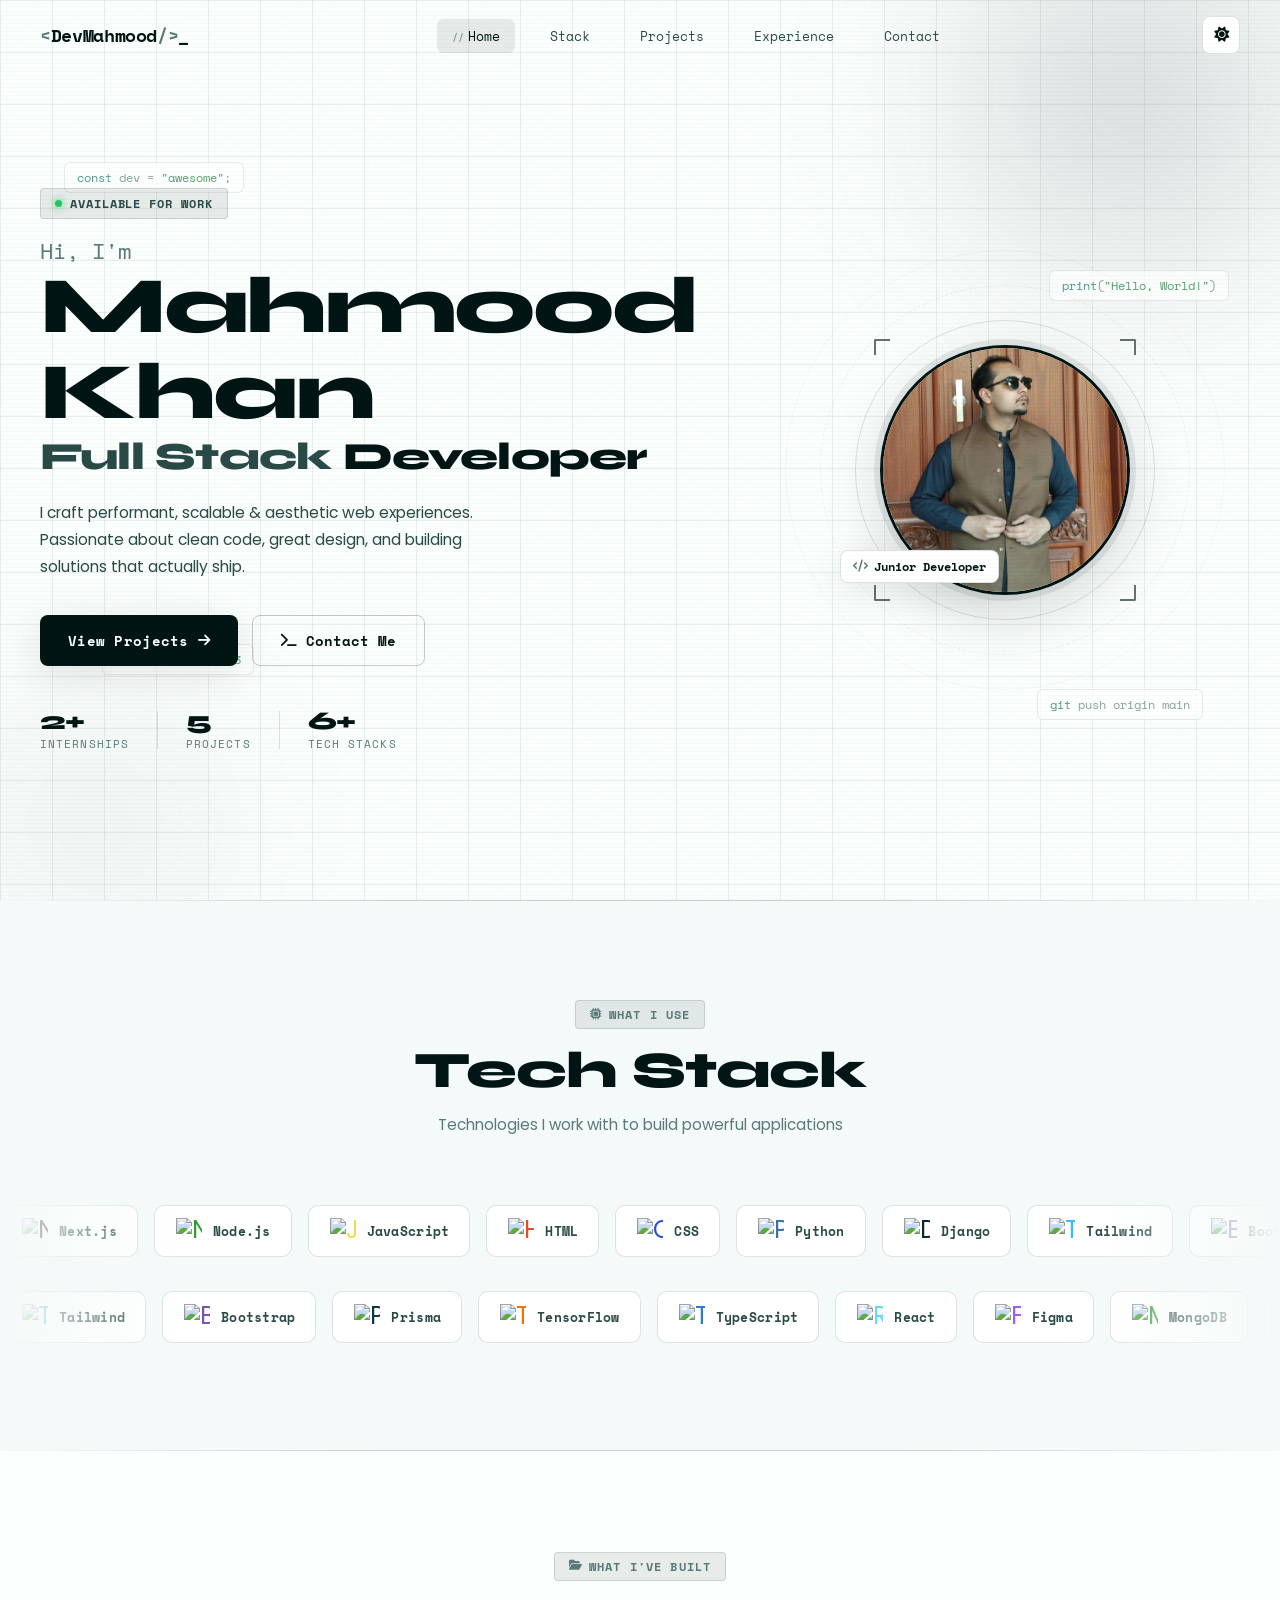
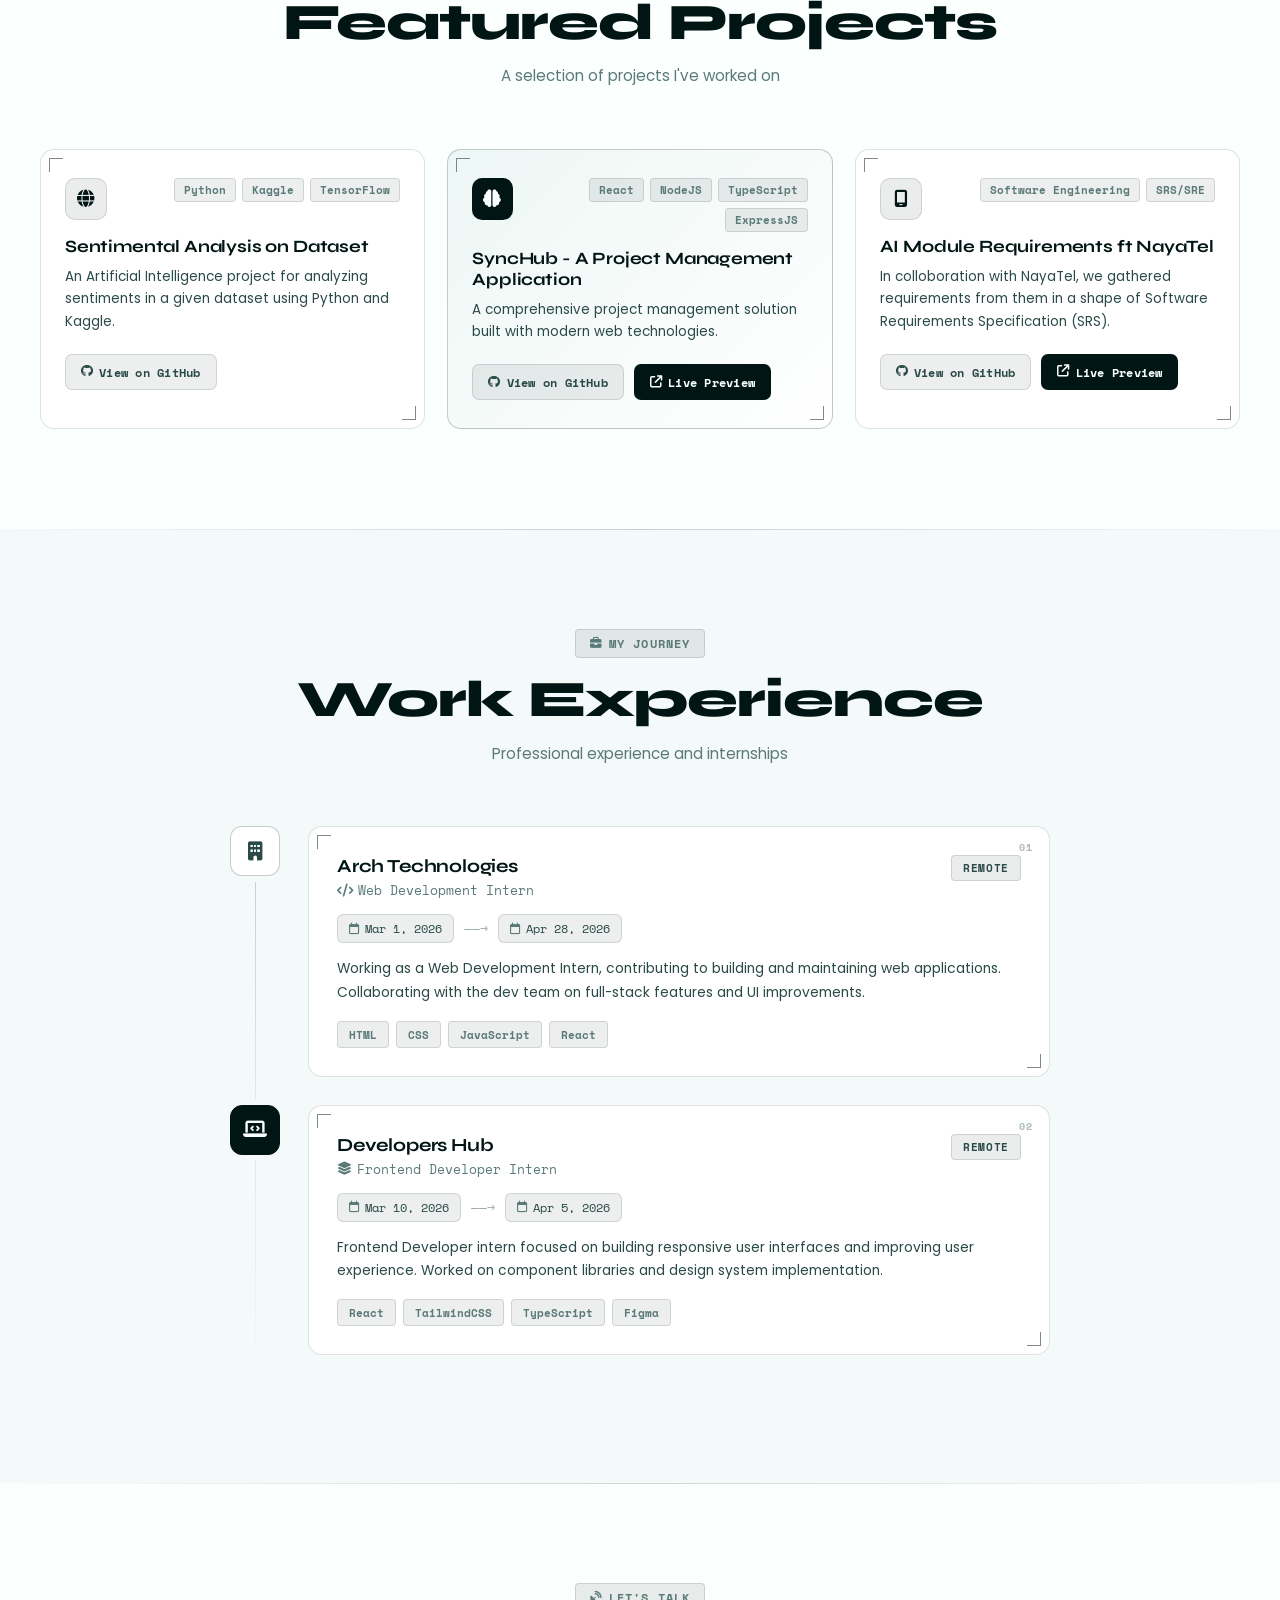
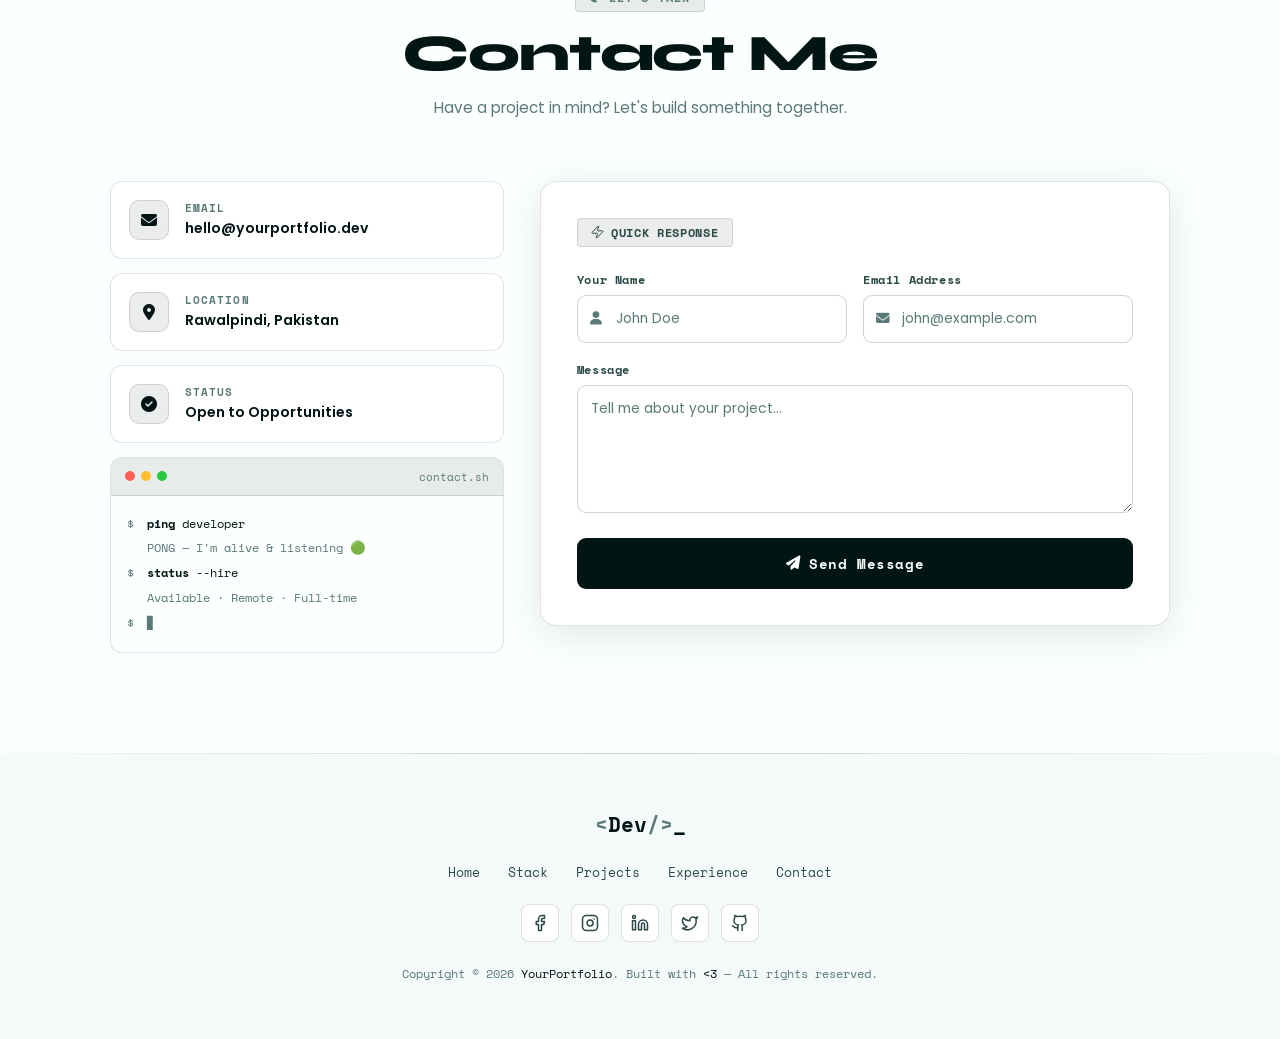
==== commit dad6a1f6: "Personalize portfolio & enhance tech carousel Update portfolio content and improve the tech-stack ca" ====
--- a/index.html
+++ b/index.html
@@ -17,7 +17,7 @@
   <nav class="navbar" id="navbar">
     <div class="nav-container">
       <a href="#home" class="nav-logo">
-        <span class="logo-bracket">&lt;</span>Dev<span class="logo-bracket">/&gt;</span><span class="logo-cursor">_</span>
+        <span class="logo-bracket">&lt;</span>DevMahmood<span class="logo-bracket">/&gt;</span><span class="logo-cursor">_</span>
       </a>
       <ul class="nav-links" id="navLinks">
         <li><a href="#home"       class="nav-link active">Home</a></li>
@@ -57,8 +57,8 @@
     <div class="hero-glow-orb orb2"></div>
 
     <div class="float-snippet s1" aria-hidden="true"><span class="ck">const</span> dev = <span class="cs">"awesome"</span>;</div>
-    <div class="float-snippet s2" aria-hidden="true"><span class="ck">import</span> React <span class="ck">from</span> <span class="cs">'react'</span></div>
-    <div class="float-snippet s3" aria-hidden="true">npm <span class="cs">run dev</span></div>
+    <div class="float-snippet s2" aria-hidden="true"><span class="ck">print</span>(<span class="cs">"Hello, World!"</span>)</div>
+    <div class="float-snippet s3" aria-hidden="true">npm <span class="cs">import pyttsx3 </span></div>
     <div class="float-snippet s4" aria-hidden="true"><span class="ck">git</span> push origin main</div>
 
     <div class="hero-container">
@@ -69,7 +69,7 @@
         </div>
         <h1 class="hero-title">
           <span class="line-1">Hi, I'm</span>
-          <span class="line-2">Your <span class="accent-text">Name</span></span>
+          <span class="line-2"><span class="accent-text">Mahmood Khan</span></span>
           <span class="line-3">Full Stack <span class="accent-text">Developer</span></span>
         </h1>
         <p class="hero-desc">
@@ -84,9 +84,9 @@
         <div class="hero-stats">
           <div class="stat"><span class="stat-num">2+</span><span class="stat-label">Internships</span></div>
           <div class="stat-divider"></div>
-          <div class="stat"><span class="stat-num">10+</span><span class="stat-label">Projects</span></div>
+          <div class="stat"><span class="stat-num">5</span><span class="stat-label">Projects</span></div>
           <div class="stat-divider"></div>
-          <div class="stat"><span class="stat-num">5+</span><span class="stat-label">Tech Stacks</span></div>
+          <div class="stat"><span class="stat-num">6+</span><span class="stat-label">Tech Stacks</span></div>
         </div>
       </div>
 
@@ -95,13 +95,10 @@
         <div class="img-ring ring-2"></div>
         <div class="img-ring ring-3"></div>
         <div class="hero-img-container">
-          <img src="https://placehold.co/400x400/001514/FBFFFE?text=Your+Photo&font=mono"
+          <img src="./myImage.webp"
                alt="Profile" class="hero-img" id="profileImg"/>
-          <div class="img-overlay-badge top-badge">
-            <i class="fa-brands fa-react spin-icon"></i> React Dev
-          </div>
           <div class="img-overlay-badge bot-badge">
-            <i class="fa-solid fa-code"></i> Full Stack
+            <i class="fa-solid fa-code"></i> Junior Developer
           </div>
           <div class="img-corner tl"></div>
           <div class="img-corner tr"></div>
@@ -111,10 +108,6 @@
       </div>
     </div>
 
-    <div class="scroll-indicator">
-      <span>Scroll</span>
-      <div class="scroll-line"></div>
-    </div>
   </section>
 
   <!-- ═══ TECH STACK CAROUSEL ═══ -->
@@ -155,29 +148,27 @@
         <div class="project-top">
           <div class="project-icon"><i class="fa-solid fa-globe"></i></div>
           <div class="project-tags">
-            <span class="p-tag">NextJS</span><span class="p-tag">MongoDB</span>
-          </div>
-        </div>
-        <h3 class="project-title">Project Alpha</h3>
-        <p class="project-desc">A full-stack web application built with NextJS and MongoDB. Features authentication, dashboard, and real-time updates.</p>
+            <span class="p-tag">Python</span><span class="p-tag">Kaggle</span><span class="p-tag">TensorFlow</span>
+          </div>
+        </div>
+        <h3 class="project-title">Sentimental Analysis on Dataset</h3>
+        <p class="project-desc">An Artificial Intelligence project for analyzing sentiments in a given dataset using Python and Kaggle.</p>
         <div class="project-links">
           <a href="#" class="proj-btn github-btn"><i class="fa-brands fa-github"></i> View on GitHub</a>
-          <a href="#" class="proj-btn live-btn"><i class="fa-solid fa-arrow-up-right-from-square"></i> Live Preview</a>
         </div>
       </div>
 
       <div class="project-card featured reveal">
         <div class="project-glow accent-glow"></div>
         <div class="card-corner tl"></div><div class="card-corner br"></div>
-        <div class="featured-label"><i class="fa-solid fa-star"></i> Featured</div>
         <div class="project-top">
           <div class="project-icon accent-icon"><i class="fa-solid fa-brain"></i></div>
           <div class="project-tags">
-            <span class="p-tag">Python</span><span class="p-tag">TensorFlow</span>
-          </div>
-        </div>
-        <h3 class="project-title">AI Model Project</h3>
-        <p class="project-desc">Machine learning model built with TensorFlow and Python. Trained on custom datasets with high accuracy predictions.</p>
+            <span class="p-tag">React</span><span class="p-tag">NodeJS</span><span class="p-tag">TypeScript</span><span class="p-tag">ExpressJS</span>
+          </div>
+        </div>
+        <h3 class="project-title">SyncHub - A Project Management Application</h3>
+        <p class="project-desc">A comprehensive project management solution built with modern web technologies.</p>
         <div class="project-links">
           <a href="#" class="proj-btn github-btn"><i class="fa-brands fa-github"></i> View on GitHub</a>
           <a href="#" class="proj-btn live-btn"><i class="fa-solid fa-arrow-up-right-from-square"></i> Live Preview</a>
@@ -190,62 +181,11 @@
         <div class="project-top">
           <div class="project-icon"><i class="fa-solid fa-mobile-screen"></i></div>
           <div class="project-tags">
-            <span class="p-tag">React</span><span class="p-tag">TailwindCSS</span>
-          </div>
-        </div>
-        <h3 class="project-title">UI Dashboard</h3>
-        <p class="project-desc">A beautiful and responsive admin dashboard built with React and TailwindCSS. Includes charts, tables, and dark mode.</p>
-        <div class="project-links">
-          <a href="#" class="proj-btn github-btn"><i class="fa-brands fa-github"></i> View on GitHub</a>
-          <a href="#" class="proj-btn live-btn"><i class="fa-solid fa-arrow-up-right-from-square"></i> Live Preview</a>
-        </div>
-      </div>
-
-      <div class="project-card reveal">
-        <div class="project-glow"></div>
-        <div class="card-corner tl"></div><div class="card-corner br"></div>
-        <div class="project-top">
-          <div class="project-icon"><i class="fa-solid fa-server"></i></div>
-          <div class="project-tags">
-            <span class="p-tag">NodeJS</span><span class="p-tag">Prisma</span>
-          </div>
-        </div>
-        <h3 class="project-title">REST API Backend</h3>
-        <p class="project-desc">Scalable RESTful API with NodeJS and Prisma ORM. Includes JWT auth, rate limiting, and full CRUD operations.</p>
-        <div class="project-links">
-          <a href="#" class="proj-btn github-btn"><i class="fa-brands fa-github"></i> View on GitHub</a>
-          <a href="#" class="proj-btn live-btn"><i class="fa-solid fa-arrow-up-right-from-square"></i> Live Preview</a>
-        </div>
-      </div>
-
-      <div class="project-card reveal">
-        <div class="project-glow"></div>
-        <div class="card-corner tl"></div><div class="card-corner br"></div>
-        <div class="project-top">
-          <div class="project-icon"><i class="fa-solid fa-palette"></i></div>
-          <div class="project-tags">
-            <span class="p-tag">Django</span><span class="p-tag">Python</span>
-          </div>
-        </div>
-        <h3 class="project-title">Django CMS</h3>
-        <p class="project-desc">Content management system built with Django. Admin panel for managing projects, blogs, and site content seamlessly.</p>
-        <div class="project-links">
-          <a href="#" class="proj-btn github-btn"><i class="fa-brands fa-github"></i> View on GitHub</a>
-          <a href="#" class="proj-btn live-btn"><i class="fa-solid fa-arrow-up-right-from-square"></i> Live Preview</a>
-        </div>
-      </div>
-
-      <div class="project-card reveal">
-        <div class="project-glow"></div>
-        <div class="card-corner tl"></div><div class="card-corner br"></div>
-        <div class="project-top">
-          <div class="project-icon"><i class="fa-solid fa-database"></i></div>
-          <div class="project-tags">
-            <span class="p-tag">TypeScript</span><span class="p-tag">MongoDB</span>
-          </div>
-        </div>
-        <h3 class="project-title">TypeScript API</h3>
-        <p class="project-desc">Type-safe REST API with TypeScript and MongoDB. Full error handling, validation, and auto-generated documentation.</p>
+            <span class="p-tag">Software Engineering</span><span class="p-tag">SRS/SRE</span>
+          </div>
+        </div>
+        <h3 class="project-title">AI Module Requirements ft <strong>NayaTel</strong></h3>
+        <p class="project-desc">In colloboration with NayaTel, we gathered requirements from them in a shape of Software Requirements Specification (SRS).</p>
         <div class="project-links">
           <a href="#" class="proj-btn github-btn"><i class="fa-brands fa-github"></i> View on GitHub</a>
           <a href="#" class="proj-btn live-btn"><i class="fa-solid fa-arrow-up-right-from-square"></i> Live Preview</a>
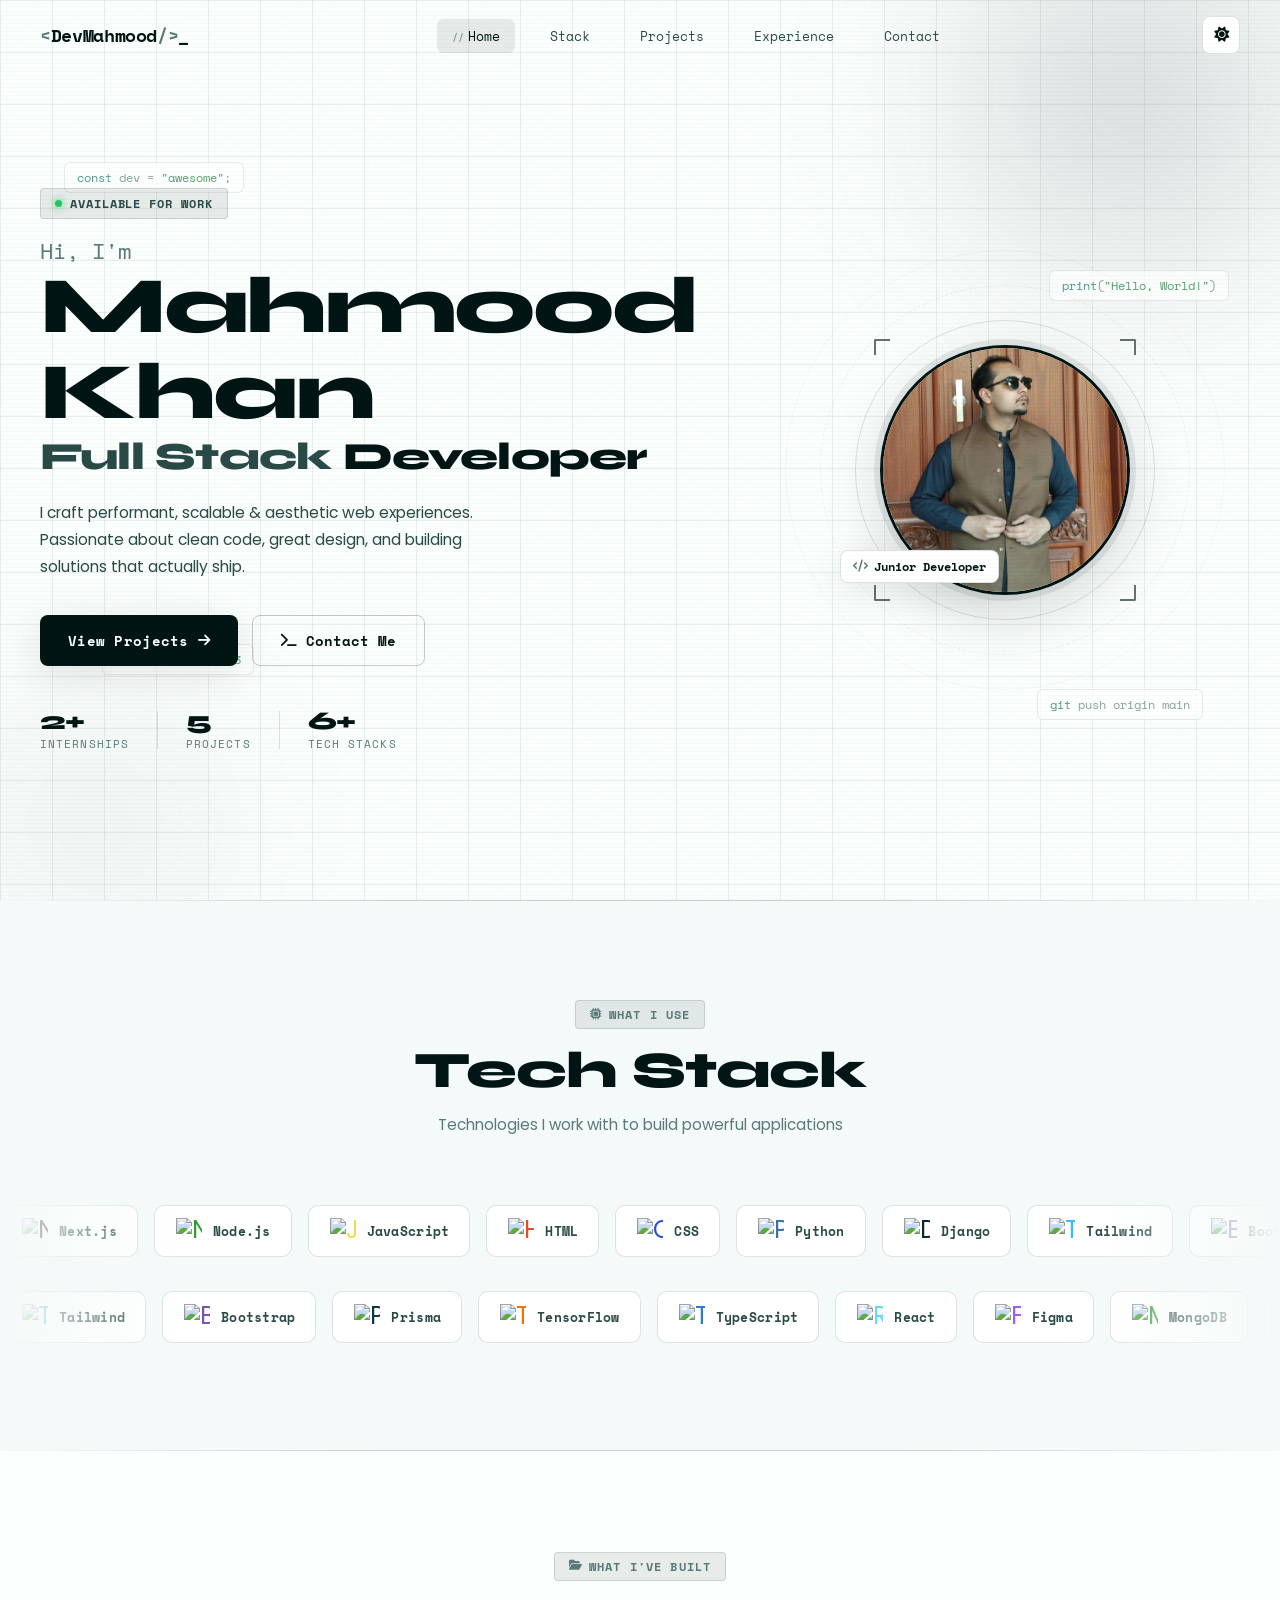
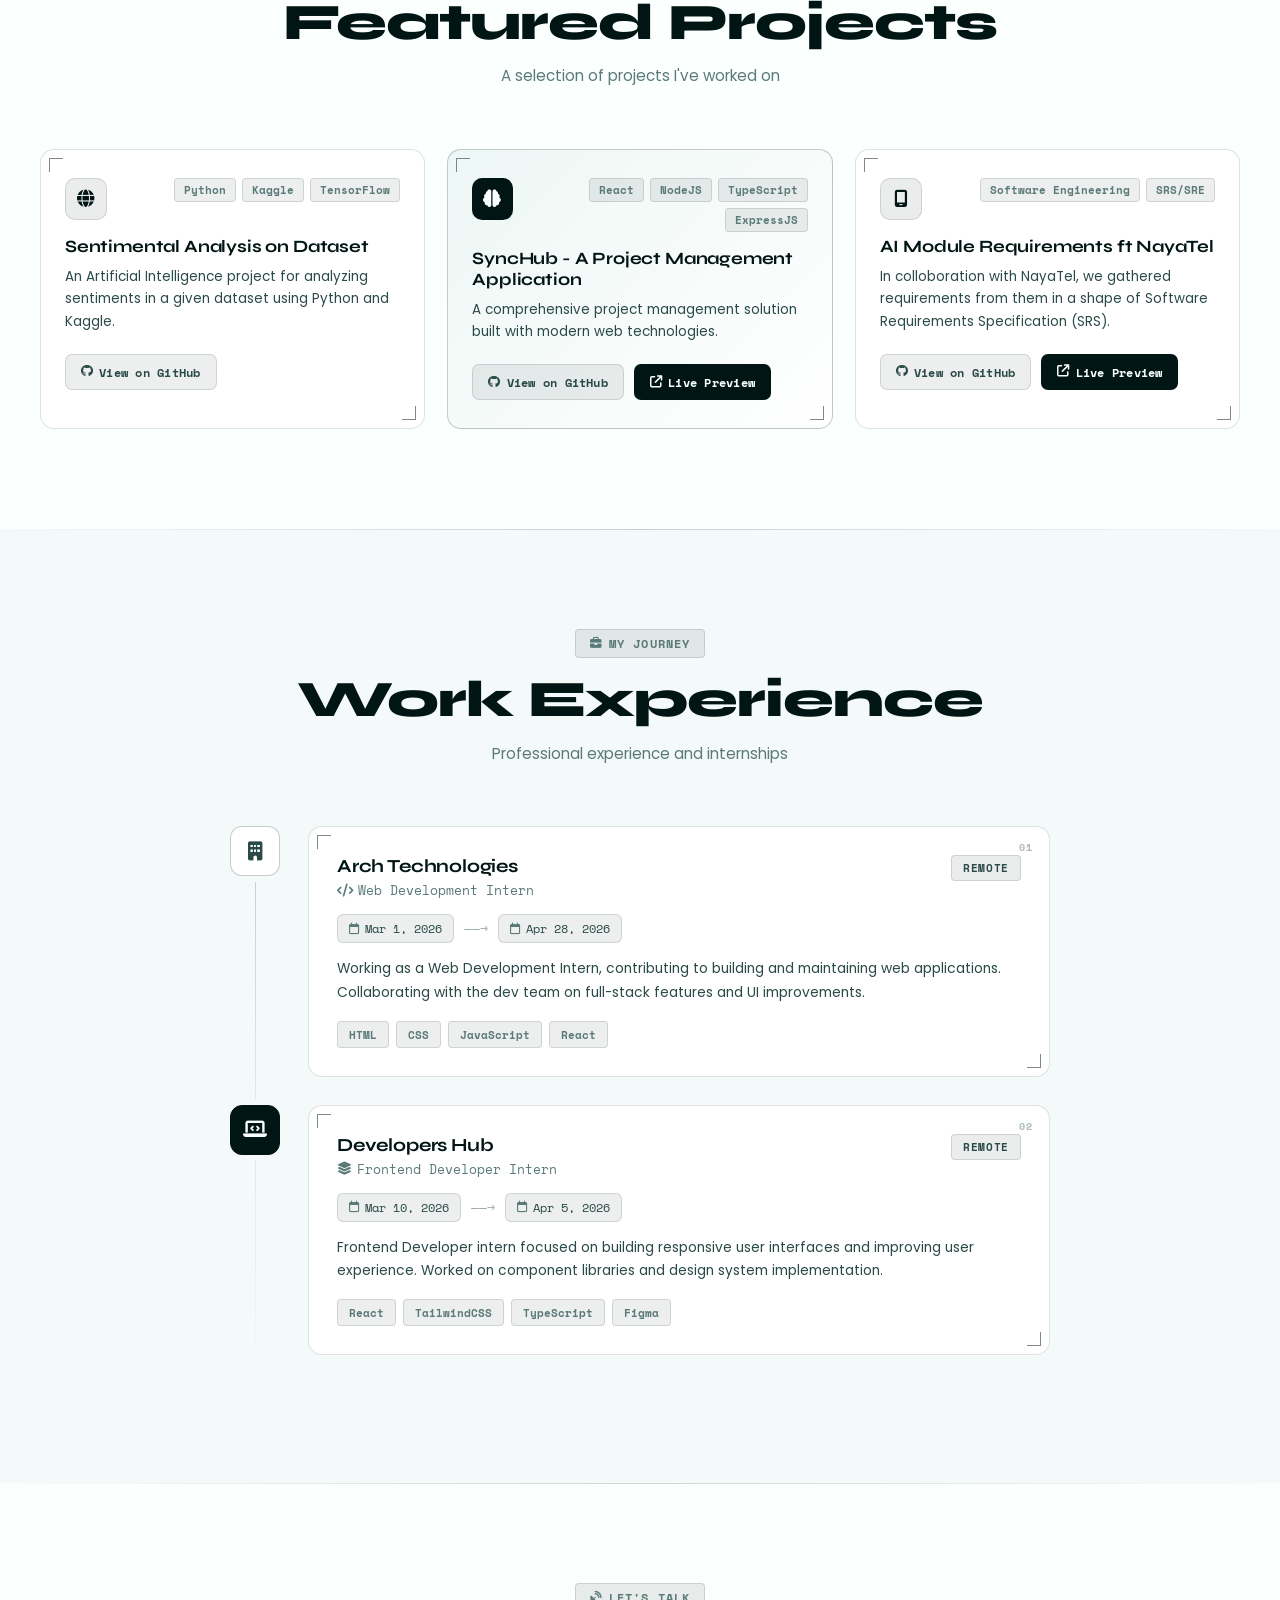
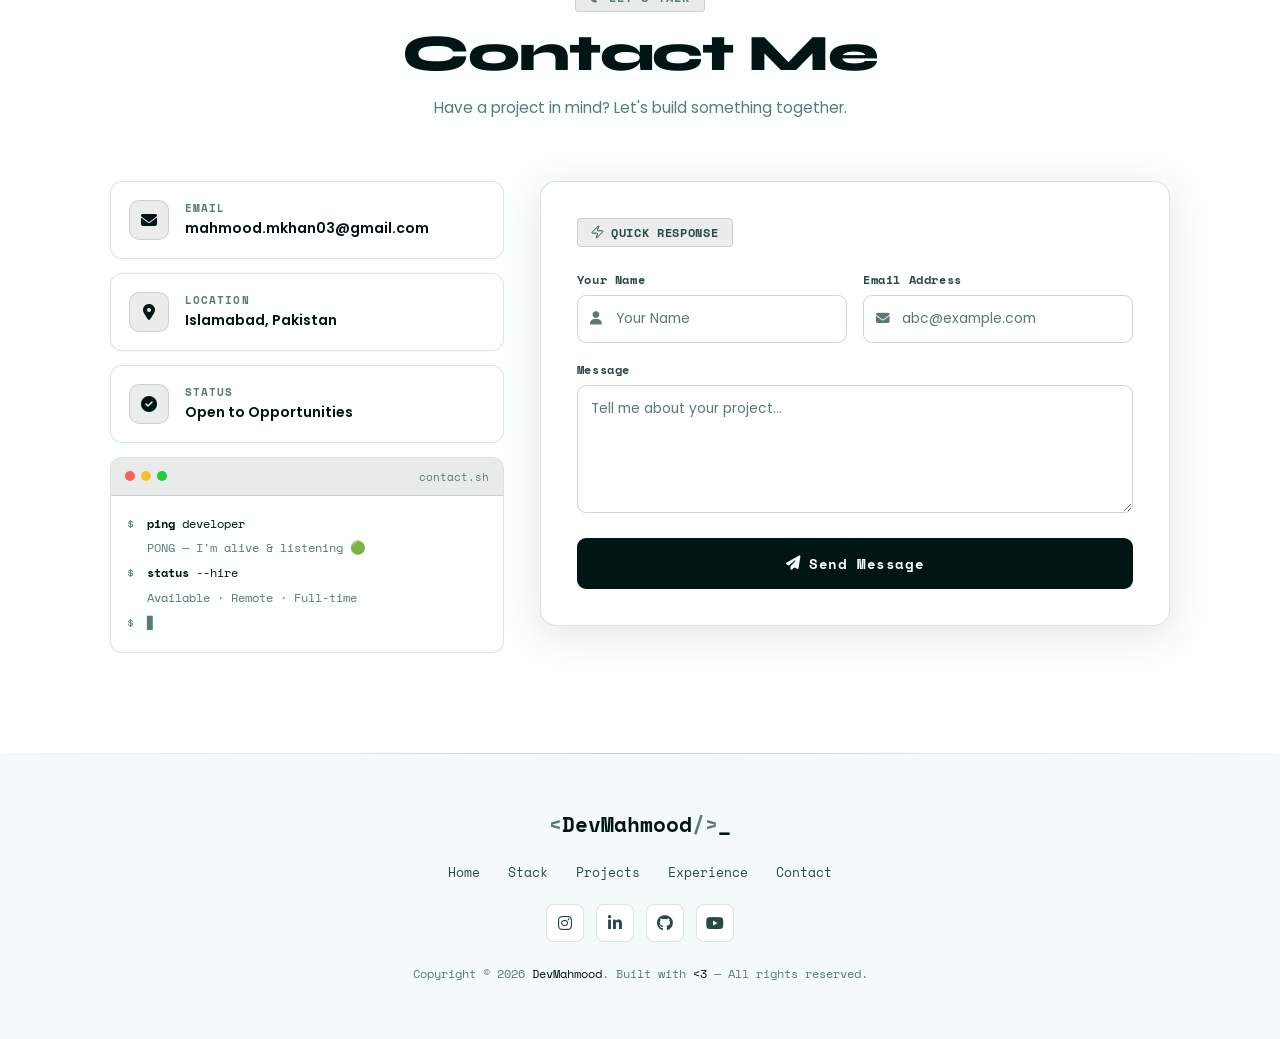
==== commit 732d552e: "Refactor index.html layout and content Reformat and reorganize index.html: normalize DOCTYPE/indenta" ====
--- a/index.html
+++ b/index.html
@@ -1,388 +1,545 @@
-<!DOCTYPE html>
+<!doctype html>
 <html lang="en" data-theme="light">
-<head>
-  <meta charset="UTF-8" />
-  <meta name="viewport" content="width=device-width, initial-scale=1.0"/>
-  <title>Portfolio — Developer</title>
-  <link rel="stylesheet" href="styles.css" />
-  <link href="https://fonts.googleapis.com/css2?family=Poppins:wght@300;400;500;600;700;800;900&family=Space+Mono:ital,wght@0,400;0,700;1,400&family=Syne:wght@700;800&display=swap" rel="stylesheet"/>
-  <link rel="stylesheet" href="https://cdnjs.cloudflare.com/ajax/libs/font-awesome/6.5.0/css/all.min.css"/>
-</head>
-<body>
-
-  <!-- SCAN LINES OVERLAY -->
-  <div class="scanlines" aria-hidden="true"></div>
-
-  <!-- NAVBAR -->
-  <nav class="navbar" id="navbar">
-    <div class="nav-container">
-      <a href="#home" class="nav-logo">
-        <span class="logo-bracket">&lt;</span>DevMahmood<span class="logo-bracket">/&gt;</span><span class="logo-cursor">_</span>
-      </a>
-      <ul class="nav-links" id="navLinks">
-        <li><a href="#home"       class="nav-link active">Home</a></li>
-        <li><a href="#stack"      class="nav-link">Stack</a></li>
-        <li><a href="#projects"   class="nav-link">Projects</a></li>
-        <li><a href="#experience" class="nav-link">Experience</a></li>
-        <li><a href="#contact"    class="nav-link">Contact</a></li>
+  <head>
+    <meta charset="UTF-8" />
+    <meta name="viewport" content="width=device-width, initial-scale=1.0" />
+    <title>Portfolio — Developer</title>
+    <link rel="stylesheet" href="styles.css" />
+    <link
+      href="https://fonts.googleapis.com/css2?family=Poppins:wght@300;400;500;600;700;800;900&family=Space+Mono:ital,wght@0,400;0,700;1,400&family=Syne:wght@700;800&display=swap"
+      rel="stylesheet"
+    />
+    <link
+      rel="stylesheet"
+      href="https://cdnjs.cloudflare.com/ajax/libs/font-awesome/6.5.0/css/all.min.css"
+    />
+  </head>
+  <body>
+    <!-- SCAN LINES OVERLAY -->
+    <div class="scanlines" aria-hidden="true"></div>
+
+    <!-- NAVBAR -->
+    <nav class="navbar" id="navbar">
+      <div class="nav-container">
+        <a href="#home" class="nav-logo">
+          <span class="logo-bracket">&lt;</span>DevMahmood<span
+            class="logo-bracket"
+            >/&gt;</span
+          ><span class="logo-cursor">_</span>
+        </a>
+        <ul class="nav-links" id="navLinks">
+          <li><a href="#home" class="nav-link active">Home</a></li>
+          <li><a href="#stack" class="nav-link">Stack</a></li>
+          <li><a href="#projects" class="nav-link">Projects</a></li>
+          <li><a href="#experience" class="nav-link">Experience</a></li>
+          <li><a href="#contact" class="nav-link">Contact</a></li>
+        </ul>
+        <div class="nav-actions">
+          <button
+            class="theme-toggle"
+            id="themeToggle"
+            aria-label="Toggle dark mode"
+          >
+            <i class="fa-solid fa-sun theme-icon sun"></i>
+            <i class="fa-solid fa-moon theme-icon moon"></i>
+          </button>
+          <button class="hamburger" id="hamburger" aria-label="Menu">
+            <span></span><span></span><span></span>
+          </button>
+        </div>
+      </div>
+    </nav>
+
+    <!-- MOBILE MENU -->
+    <div class="mobile-menu" id="mobileMenu">
+      <ul>
+        <li><a href="#home" class="mob-link">Home</a></li>
+        <li><a href="#stack" class="mob-link">Stack</a></li>
+        <li><a href="#projects" class="mob-link">Projects</a></li>
+        <li><a href="#experience" class="mob-link">Experience</a></li>
+        <li><a href="#contact" class="mob-link">Contact</a></li>
       </ul>
-      <div class="nav-actions">
-        <button class="theme-toggle" id="themeToggle" aria-label="Toggle dark mode">
-          <i class="fa-solid fa-sun theme-icon sun"></i>
-          <i class="fa-solid fa-moon theme-icon moon"></i>
-        </button>
-        <button class="hamburger" id="hamburger" aria-label="Menu">
-          <span></span><span></span><span></span>
-        </button>
-      </div>
     </div>
-  </nav>
-
-  <!-- MOBILE MENU -->
-  <div class="mobile-menu" id="mobileMenu">
-    <ul>
-      <li><a href="#home"       class="mob-link">Home</a></li>
-      <li><a href="#stack"      class="mob-link">Stack</a></li>
-      <li><a href="#projects"   class="mob-link">Projects</a></li>
-      <li><a href="#experience" class="mob-link">Experience</a></li>
-      <li><a href="#contact"    class="mob-link">Contact</a></li>
-    </ul>
-  </div>
-
-  <!-- ═══ HERO ═══ -->
-  <section class="hero" id="home">
-    <div class="hero-noise"></div>
-    <div class="hero-bg-grid"></div>
-    <div class="hero-glow-orb orb1"></div>
-    <div class="hero-glow-orb orb2"></div>
-
-    <div class="float-snippet s1" aria-hidden="true"><span class="ck">const</span> dev = <span class="cs">"awesome"</span>;</div>
-    <div class="float-snippet s2" aria-hidden="true"><span class="ck">print</span>(<span class="cs">"Hello, World!"</span>)</div>
-    <div class="float-snippet s3" aria-hidden="true">npm <span class="cs">import pyttsx3 </span></div>
-    <div class="float-snippet s4" aria-hidden="true"><span class="ck">git</span> push origin main</div>
-
-    <div class="hero-container">
-      <div class="hero-text">
-        <div class="hero-badge">
-          <span class="badge-dot"></span>
-          Available for work
-        </div>
-        <h1 class="hero-title">
-          <span class="line-1">Hi, I'm</span>
-          <span class="line-2"><span class="accent-text">Mahmood Khan</span></span>
-          <span class="line-3">Full Stack <span class="accent-text">Developer</span></span>
-        </h1>
-        <p class="hero-desc">
-          I craft performant, scalable &amp; aesthetic web experiences.
-          Passionate about clean code, great design, and building
-          solutions that actually ship.
+
+    <!-- ═══ HERO ═══ -->
+    <section class="hero" id="home">
+      <div class="hero-noise"></div>
+      <div class="hero-bg-grid"></div>
+      <div class="hero-glow-orb orb1"></div>
+      <div class="hero-glow-orb orb2"></div>
+
+      <div class="float-snippet s1" aria-hidden="true">
+        <span class="ck">const</span> dev = <span class="cs">"awesome"</span>;
+      </div>
+      <div class="float-snippet s2" aria-hidden="true">
+        <span class="ck">print</span>(<span class="cs">"Hello, World!"</span>)
+      </div>
+      <div class="float-snippet s3" aria-hidden="true">
+        npm <span class="cs">import pyttsx3 </span>
+      </div>
+      <div class="float-snippet s4" aria-hidden="true">
+        <span class="ck">git</span> push origin main
+      </div>
+
+      <div class="hero-container">
+        <div class="hero-text">
+          <div class="hero-badge">
+            <span class="badge-dot"></span>
+            Available for work
+          </div>
+          <h1 class="hero-title">
+            <span class="line-1">Hi, I'm</span>
+            <span class="line-2"
+              ><span class="accent-text">Mahmood Khan</span></span
+            >
+            <span class="line-3"
+              >Full Stack <span class="accent-text">Developer</span></span
+            >
+          </h1>
+          <p class="hero-desc">
+            I craft performant, scalable &amp; aesthetic web experiences.
+            Passionate about clean code, great design, and building solutions
+            that actually ship.
+          </p>
+          <div class="hero-btns">
+            <a href="#projects" class="btn-primary"
+              >View Projects <i class="fa fa-arrow-right"></i
+            ></a>
+            <a href="#contact" class="btn-outline"
+              ><i class="fa-solid fa-terminal"></i> Contact Me</a
+            >
+          </div>
+          <div class="hero-stats">
+            <div class="stat">
+              <span class="stat-num">2+</span
+              ><span class="stat-label">Internships</span>
+            </div>
+            <div class="stat-divider"></div>
+            <div class="stat">
+              <span class="stat-num">5</span
+              ><span class="stat-label">Projects</span>
+            </div>
+            <div class="stat-divider"></div>
+            <div class="stat">
+              <span class="stat-num">6+</span
+              ><span class="stat-label">Tech Stacks</span>
+            </div>
+          </div>
+        </div>
+
+        <div class="hero-image-wrap">
+          <div class="img-ring ring-1"></div>
+          <div class="img-ring ring-2"></div>
+          <div class="img-ring ring-3"></div>
+          <div class="hero-img-container">
+            <img
+              src="./myImage.webp"
+              alt="Profile"
+              class="hero-img"
+              id="profileImg"
+            />
+            <div class="img-overlay-badge bot-badge">
+              <i class="fa-solid fa-code"></i> Junior Developer
+            </div>
+            <div class="img-corner tl"></div>
+            <div class="img-corner tr"></div>
+            <div class="img-corner bl"></div>
+            <div class="img-corner br"></div>
+          </div>
+        </div>
+      </div>
+    </section>
+
+    <!-- ═══ TECH STACK CAROUSEL ═══ -->
+    <section class="stack-section" id="stack">
+      <div class="section-header">
+        <span class="section-tag"
+          ><i class="fa-solid fa-microchip"></i> What I Use</span
+        >
+        <h2 class="section-title">
+          Tech <span class="accent-text">Stack</span>
+        </h2>
+        <p class="section-desc">
+          Technologies I work with to build powerful applications
         </p>
-        <div class="hero-btns">
-          <a href="#projects" class="btn-primary">View Projects <i class="fa fa-arrow-right"></i></a>
-          <a href="#contact"  class="btn-outline"><i class="fa-solid fa-terminal"></i> Contact Me</a>
-        </div>
-        <div class="hero-stats">
-          <div class="stat"><span class="stat-num">2+</span><span class="stat-label">Internships</span></div>
-          <div class="stat-divider"></div>
-          <div class="stat"><span class="stat-num">5</span><span class="stat-label">Projects</span></div>
-          <div class="stat-divider"></div>
-          <div class="stat"><span class="stat-num">6+</span><span class="stat-label">Tech Stacks</span></div>
-        </div>
-      </div>
-
-      <div class="hero-image-wrap">
-        <div class="img-ring ring-1"></div>
-        <div class="img-ring ring-2"></div>
-        <div class="img-ring ring-3"></div>
-        <div class="hero-img-container">
-          <img src="./myImage.webp"
-               alt="Profile" class="hero-img" id="profileImg"/>
-          <div class="img-overlay-badge bot-badge">
-            <i class="fa-solid fa-code"></i> Junior Developer
-          </div>
-          <div class="img-corner tl"></div>
-          <div class="img-corner tr"></div>
-          <div class="img-corner bl"></div>
-          <div class="img-corner br"></div>
-        </div>
-      </div>
-    </div>
-
-  </section>
-
-  <!-- ═══ TECH STACK CAROUSEL ═══ -->
-  <section class="stack-section" id="stack">
-    <div class="section-header">
-      <span class="section-tag"><i class="fa-solid fa-microchip"></i> What I Use</span>
-      <h2 class="section-title">Tech <span class="accent-text">Stack</span></h2>
-      <p class="section-desc">Technologies I work with to build powerful applications</p>
-    </div>
-
-    <!-- Row 1 → left to right -->
-    <div class="carousel-wrap">
-      <div class="carousel-fade-l"></div>
-      <div class="carousel-track" id="track1"></div>
-      <div class="carousel-fade-r"></div>
-    </div>
-
-    <!-- Row 2 → right to left -->
-    <div class="carousel-wrap" style="margin-top:18px">
-      <div class="carousel-fade-l"></div>
-      <div class="carousel-track carousel-reverse" id="track2"></div>
-      <div class="carousel-fade-r"></div>
-    </div>
-  </section>
-
-  <!-- ═══ PROJECTS ═══ -->
-  <section class="projects-section" id="projects">
-    <div class="section-header">
-      <span class="section-tag"><i class="fa-solid fa-folder-open"></i> What I've Built</span>
-      <h2 class="section-title">Featured <span class="accent-text">Projects</span></h2>
-      <p class="section-desc">A selection of projects I've worked on</p>
-    </div>
-    <div class="projects-grid">
-
-      <div class="project-card reveal">
-        <div class="project-glow"></div>
-        <div class="card-corner tl"></div><div class="card-corner br"></div>
-        <div class="project-top">
-          <div class="project-icon"><i class="fa-solid fa-globe"></i></div>
-          <div class="project-tags">
-            <span class="p-tag">Python</span><span class="p-tag">Kaggle</span><span class="p-tag">TensorFlow</span>
-          </div>
-        </div>
-        <h3 class="project-title">Sentimental Analysis on Dataset</h3>
-        <p class="project-desc">An Artificial Intelligence project for analyzing sentiments in a given dataset using Python and Kaggle.</p>
-        <div class="project-links">
-          <a href="#" class="proj-btn github-btn"><i class="fa-brands fa-github"></i> View on GitHub</a>
-        </div>
-      </div>
-
-      <div class="project-card featured reveal">
-        <div class="project-glow accent-glow"></div>
-        <div class="card-corner tl"></div><div class="card-corner br"></div>
-        <div class="project-top">
-          <div class="project-icon accent-icon"><i class="fa-solid fa-brain"></i></div>
-          <div class="project-tags">
-            <span class="p-tag">React</span><span class="p-tag">NodeJS</span><span class="p-tag">TypeScript</span><span class="p-tag">ExpressJS</span>
-          </div>
-        </div>
-        <h3 class="project-title">SyncHub - A Project Management Application</h3>
-        <p class="project-desc">A comprehensive project management solution built with modern web technologies.</p>
-        <div class="project-links">
-          <a href="#" class="proj-btn github-btn"><i class="fa-brands fa-github"></i> View on GitHub</a>
-          <a href="#" class="proj-btn live-btn"><i class="fa-solid fa-arrow-up-right-from-square"></i> Live Preview</a>
-        </div>
-      </div>
-
-      <div class="project-card reveal">
-        <div class="project-glow"></div>
-        <div class="card-corner tl"></div><div class="card-corner br"></div>
-        <div class="project-top">
-          <div class="project-icon"><i class="fa-solid fa-mobile-screen"></i></div>
-          <div class="project-tags">
-            <span class="p-tag">Software Engineering</span><span class="p-tag">SRS/SRE</span>
-          </div>
-        </div>
-        <h3 class="project-title">AI Module Requirements ft <strong>NayaTel</strong></h3>
-        <p class="project-desc">In colloboration with NayaTel, we gathered requirements from them in a shape of Software Requirements Specification (SRS).</p>
-        <div class="project-links">
-          <a href="#" class="proj-btn github-btn"><i class="fa-brands fa-github"></i> View on GitHub</a>
-          <a href="#" class="proj-btn live-btn"><i class="fa-solid fa-arrow-up-right-from-square"></i> Live Preview</a>
-        </div>
-      </div>
-
-    </div>
-  </section>
-
-  <!-- ═══ EXPERIENCE ═══ -->
-  <section class="experience-section" id="experience">
-    <div class="section-header">
-      <span class="section-tag"><i class="fa-solid fa-briefcase"></i> My Journey</span>
-      <h2 class="section-title">Work <span class="accent-text">Experience</span></h2>
-      <p class="section-desc">Professional experience and internships</p>
-    </div>
-    <div class="exp-timeline">
-
-      <div class="exp-card reveal">
-        <div class="exp-card-inner">
-          <div class="exp-left">
-            <div class="exp-logo"><i class="fa-solid fa-building"></i></div>
-            <div class="exp-connector"></div>
-          </div>
-          <div class="exp-content">
-            <span class="exp-number">01</span>
-            <div class="card-corner tl"></div><div class="card-corner br"></div>
-            <div class="exp-header">
-              <div>
-                <h3 class="exp-company">Arch Technologies</h3>
-                <p class="exp-role"><i class="fa-solid fa-code"></i> Web Development Intern</p>
-              </div>
-              <span class="exp-type">Remote</span>
-            </div>
-            <div class="exp-dates">
-              <span class="date-badge"><i class="fa-regular fa-calendar"></i> Mar 1, 2026</span>
-              <span class="date-arrow">——→</span>
-              <span class="date-badge"><i class="fa-regular fa-calendar"></i> Apr 28, 2026</span>
-            </div>
-            <p class="exp-desc">Working as a Web Development Intern, contributing to building and maintaining web applications. Collaborating with the dev team on full-stack features and UI improvements.</p>
-            <div class="exp-tags">
-              <span class="e-tag">HTML</span>
-              <span class="e-tag">CSS</span>
-              <span class="e-tag">JavaScript</span>
-              <span class="e-tag">React</span>
-            </div>
-          </div>
-        </div>
-      </div>
-
-      <div class="exp-card reveal">
-        <div class="exp-card-inner">
-          <div class="exp-left">
-            <div class="exp-logo filled-logo"><i class="fa-solid fa-laptop-code"></i></div>
-            <div class="exp-connector last"></div>
-          </div>
-          <div class="exp-content">
-            <span class="exp-number">02</span>
-            <div class="card-corner tl"></div><div class="card-corner br"></div>
-            <div class="exp-header">
-              <div>
-                <h3 class="exp-company">Developers Hub</h3>
-                <p class="exp-role"><i class="fa-solid fa-layer-group"></i> Frontend Developer Intern</p>
-              </div>
-              <span class="exp-type">Remote</span>
-            </div>
-            <div class="exp-dates">
-              <span class="date-badge"><i class="fa-regular fa-calendar"></i> Mar 10, 2026</span>
-              <span class="date-arrow">——→</span>
-              <span class="date-badge"><i class="fa-regular fa-calendar"></i> Apr 5, 2026</span>
-            </div>
-            <p class="exp-desc">Frontend Developer intern focused on building responsive user interfaces and improving user experience. Worked on component libraries and design system implementation.</p>
-            <div class="exp-tags">
-              <span class="e-tag">React</span>
-              <span class="e-tag">TailwindCSS</span>
-              <span class="e-tag">TypeScript</span>
-              <span class="e-tag">Figma</span>
-            </div>
-          </div>
-        </div>
-      </div>
-
-    </div>
-  </section>
-
-  <!-- ═══ CONTACT ═══ -->
-  <section class="contact-section" id="contact">
-    <div class="section-header">
-      <span class="section-tag"><i class="fa-solid fa-satellite-dish"></i> Let's Talk</span>
-      <h2 class="section-title">Contact <span class="accent-text">Me</span></h2>
-      <p class="section-desc">Have a project in mind? Let's build something together.</p>
-    </div>
-    <div class="contact-wrapper">
-      <div class="contact-info">
-        <div class="contact-info-card reveal">
-          <div class="ci-icon"><i class="fa-solid fa-envelope"></i></div>
-          <div><p class="ci-label">Email</p><p class="ci-val">hello@yourportfolio.dev</p></div>
-        </div>
-        <div class="contact-info-card reveal">
-          <div class="ci-icon"><i class="fa-solid fa-location-dot"></i></div>
-          <div><p class="ci-label">Location</p><p class="ci-val">Rawalpindi, Pakistan</p></div>
-        </div>
-        <div class="contact-info-card reveal">
-          <div class="ci-icon"><i class="fa-solid fa-circle-check"></i></div>
-          <div><p class="ci-label">Status</p><p class="ci-val">Open to Opportunities</p></div>
-        </div>
-
-        <!-- Terminal decorative block -->
-        <div class="terminal-block reveal">
-          <div class="terminal-bar">
-            <span class="t-dot red"></span>
-            <span class="t-dot yellow"></span>
-            <span class="t-dot green"></span>
-            <span class="t-title">contact.sh</span>
-          </div>
-          <div class="terminal-body">
-            <p><span class="t-prompt">$</span> <span class="t-cmd">ping</span> developer</p>
-            <p class="t-out">PONG — I'm alive &amp; listening 🟢</p>
-            <p><span class="t-prompt">$</span> <span class="t-cmd">status</span> --hire</p>
-            <p class="t-out">Available · Remote · Full-time</p>
-            <p><span class="t-prompt">$</span> <span class="blink-cursor">▋</span></p>
-          </div>
-        </div>
-      </div>
-
-      <div class="contact-form-wrap reveal">
-        <div class="form-badge">
-          <svg width="13" height="14" viewBox="0 0 13 14" fill="none">
-            <path d="M1.613 8.2a.62.62 0 0 1-.553-.341.59.59 0 0 1 .076-.637l6.048-6.118a.31.31 0 0 1 .375-.069c.061.033.11.084.137.147a.3.3 0 0 1 .014.197L6.537 4.991a.59.59 0 0 0 .07.552.61.61 0 0 0 .504.257h4.276a.62.62 0 0 1 .553.341.59.59 0 0 1-.076.637l-6.048 6.119a.31.31 0 0 1-.375.067.295.295 0 0 1-.15-.344l1.172-3.61a.59.59 0 0 0-.07-.553.61.61 0 0 0-.504-.257z" stroke="currentColor" stroke-miterlimit="5.759" stroke-linecap="round"/>
-          </svg>
-          Quick Response
-        </div>
-        <div class="contact-form-inner">
-          <div class="form-row">
+      </div>
+
+      <!-- Row 1 → left to right -->
+      <div class="carousel-wrap">
+        <div class="carousel-fade-l"></div>
+        <div class="carousel-track" id="track1"></div>
+        <div class="carousel-fade-r"></div>
+      </div>
+
+      <!-- Row 2 → right to left -->
+      <div class="carousel-wrap" style="margin-top: 18px">
+        <div class="carousel-fade-l"></div>
+        <div class="carousel-track carousel-reverse" id="track2"></div>
+        <div class="carousel-fade-r"></div>
+      </div>
+    </section>
+
+    <!-- ═══ PROJECTS ═══ -->
+    <section class="projects-section" id="projects">
+      <div class="section-header">
+        <span class="section-tag"
+          ><i class="fa-solid fa-folder-open"></i> What I've Built</span
+        >
+        <h2 class="section-title">
+          Featured <span class="accent-text">Projects</span>
+        </h2>
+        <p class="section-desc">A selection of projects I've worked on</p>
+      </div>
+      <div class="projects-grid">
+        <div class="project-card reveal">
+          <div class="project-glow"></div>
+          <div class="card-corner tl"></div>
+          <div class="card-corner br"></div>
+          <div class="project-top">
+            <div class="project-icon"><i class="fa-solid fa-globe"></i></div>
+            <div class="project-tags">
+              <span class="p-tag">Python</span><span class="p-tag">Kaggle</span
+              ><span class="p-tag">TensorFlow</span>
+            </div>
+          </div>
+          <h3 class="project-title">Sentimental Analysis on Dataset</h3>
+          <p class="project-desc">
+            An Artificial Intelligence project for analyzing sentiments in a
+            given dataset using Python and Kaggle.
+          </p>
+          <div class="project-links">
+            <a href="#" class="proj-btn github-btn"
+              ><i class="fa-brands fa-github"></i> View on GitHub</a
+            >
+          </div>
+        </div>
+
+        <div class="project-card featured reveal">
+          <div class="project-glow accent-glow"></div>
+          <div class="card-corner tl"></div>
+          <div class="card-corner br"></div>
+          <div class="project-top">
+            <div class="project-icon accent-icon">
+              <i class="fa-solid fa-brain"></i>
+            </div>
+            <div class="project-tags">
+              <span class="p-tag">React</span><span class="p-tag">NodeJS</span
+              ><span class="p-tag">TypeScript</span
+              ><span class="p-tag">ExpressJS</span>
+            </div>
+          </div>
+          <h3 class="project-title">
+            SyncHub - A Project Management Application
+          </h3>
+          <p class="project-desc">
+            A comprehensive project management solution built with modern web
+            technologies.
+          </p>
+          <div class="project-links">
+            <a href="https://github.com/codingwithmahmo/SyncHub" class="proj-btn github-btn"
+              ><i class="fa-brands fa-github"></i> View on GitHub</a>
+            <a href="https://synchub-weld.vercel.app/" class="proj-btn live-btn"
+              ><i class="fa-solid fa-arrow-up-right-from-square"></i> Live
+              Preview</a >
+          </div>
+        </div>
+
+        <div class="project-card reveal">
+          <div class="project-glow"></div>
+          <div class="card-corner tl"></div>
+          <div class="card-corner br"></div>
+          <div class="project-top">
+            <div class="project-icon">
+              <i class="fa-solid fa-mobile-screen"></i>
+            </div>
+            <div class="project-tags">
+              <span class="p-tag">Software Engineering</span
+              ><span class="p-tag">SRS/SRE</span>
+            </div>
+          </div>
+          <h3 class="project-title">
+            AI Module Requirements ft <strong>NayaTel</strong>
+          </h3>
+          <p class="project-desc">
+            In colloboration with NayaTel, we gathered requirements from them in
+            a shape of Software Requirements Specification (SRS).
+          </p>
+          <div class="project-links">
+            <a href="#" class="proj-btn github-btn"
+              ><i class="fa-brands fa-github"></i> View on GitHub</a
+            >
+            <a href="#" class="proj-btn live-btn"
+              ><i class="fa-solid fa-arrow-up-right-from-square"></i> Live
+              Preview</a
+            >
+          </div>
+        </div>
+      </div>
+    </section>
+
+    <!-- ═══ EXPERIENCE ═══ -->
+    <section class="experience-section" id="experience">
+      <div class="section-header">
+        <span class="section-tag"
+          ><i class="fa-solid fa-briefcase"></i> My Journey</span
+        >
+        <h2 class="section-title">
+          Work <span class="accent-text">Experience</span>
+        </h2>
+        <p class="section-desc">Professional experience and internships</p>
+      </div>
+      <div class="exp-timeline">
+        <div class="exp-card reveal">
+          <div class="exp-card-inner">
+            <div class="exp-left">
+              <div class="exp-logo"><i class="fa-solid fa-building"></i></div>
+              <div class="exp-connector"></div>
+            </div>
+            <div class="exp-content">
+              <span class="exp-number">01</span>
+              <div class="card-corner tl"></div>
+              <div class="card-corner br"></div>
+              <div class="exp-header">
+                <div>
+                  <h3 class="exp-company">Arch Technologies</h3>
+                  <p class="exp-role">
+                    <i class="fa-solid fa-code"></i> Web Development Intern
+                  </p>
+                </div>
+                <span class="exp-type">Remote</span>
+              </div>
+              <div class="exp-dates">
+                <span class="date-badge"
+                  ><i class="fa-regular fa-calendar"></i> Mar 1, 2026</span
+                >
+                <span class="date-arrow">——→</span>
+                <span class="date-badge"
+                  ><i class="fa-regular fa-calendar"></i> Apr 28, 2026</span
+                >
+              </div>
+              <p class="exp-desc">
+                Working as a Web Development Intern, contributing to building
+                and maintaining web applications. Collaborating with the dev
+                team on full-stack features and UI improvements.
+              </p>
+              <div class="exp-tags">
+                <span class="e-tag">HTML</span>
+                <span class="e-tag">CSS</span>
+                <span class="e-tag">JavaScript</span>
+                <span class="e-tag">React</span>
+              </div>
+            </div>
+          </div>
+        </div>
+
+        <div class="exp-card reveal">
+          <div class="exp-card-inner">
+            <div class="exp-left">
+              <div class="exp-logo filled-logo">
+                <i class="fa-solid fa-laptop-code"></i>
+              </div>
+              <div class="exp-connector last"></div>
+            </div>
+            <div class="exp-content">
+              <span class="exp-number">02</span>
+              <div class="card-corner tl"></div>
+              <div class="card-corner br"></div>
+              <div class="exp-header">
+                <div>
+                  <h3 class="exp-company">Developers Hub</h3>
+                  <p class="exp-role">
+                    <i class="fa-solid fa-layer-group"></i> Frontend Developer
+                    Intern
+                  </p>
+                </div>
+                <span class="exp-type">Remote</span>
+              </div>
+              <div class="exp-dates">
+                <span class="date-badge"
+                  ><i class="fa-regular fa-calendar"></i> Mar 10, 2026</span
+                >
+                <span class="date-arrow">——→</span>
+                <span class="date-badge"
+                  ><i class="fa-regular fa-calendar"></i> Apr 5, 2026</span
+                >
+              </div>
+              <p class="exp-desc">
+                Frontend Developer intern focused on building responsive user
+                interfaces and improving user experience. Worked on component
+                libraries and design system implementation.
+              </p>
+              <div class="exp-tags">
+                <span class="e-tag">React</span>
+                <span class="e-tag">TailwindCSS</span>
+                <span class="e-tag">TypeScript</span>
+                <span class="e-tag">Figma</span>
+              </div>
+            </div>
+          </div>
+        </div>
+      </div>
+    </section>
+
+    <!-- ═══ CONTACT ═══ -->
+    <section class="contact-section" id="contact">
+      <div class="section-header">
+        <span class="section-tag"
+          ><i class="fa-solid fa-satellite-dish"></i> Let's Talk</span
+        >
+        <h2 class="section-title">
+          Contact <span class="accent-text">Me</span>
+        </h2>
+        <p class="section-desc">
+          Have a project in mind? Let's build something together.
+        </p>
+      </div>
+      <div class="contact-wrapper">
+        <div class="contact-info">
+          <div class="contact-info-card reveal">
+            <div class="ci-icon"><i class="fa-solid fa-envelope"></i></div>
+            <div>
+              <p class="ci-label">Email</p>
+              <p class="ci-val">mahmood.mkhan03@gmail.com</p>
+            </div>
+          </div>
+          <div class="contact-info-card reveal">
+            <div class="ci-icon"><i class="fa-solid fa-location-dot"></i></div>
+            <div>
+              <p class="ci-label">Location</p>
+              <p class="ci-val">Islamabad, Pakistan</p>
+            </div>
+          </div>
+          <div class="contact-info-card reveal">
+            <div class="ci-icon"><i class="fa-solid fa-circle-check"></i></div>
+            <div>
+              <p class="ci-label">Status</p>
+              <p class="ci-val">Open to Opportunities</p>
+            </div>
+          </div>
+
+          <!-- Terminal decorative block -->
+          <div class="terminal-block reveal">
+            <div class="terminal-bar">
+              <span class="t-dot red"></span>
+              <span class="t-dot yellow"></span>
+              <span class="t-dot green"></span>
+              <span class="t-title">contact.sh</span>
+            </div>
+            <div class="terminal-body">
+              <p>
+                <span class="t-prompt">$</span>
+                <span class="t-cmd">ping</span> developer
+              </p>
+              <p class="t-out">PONG — I'm alive &amp; listening 🟢</p>
+              <p>
+                <span class="t-prompt">$</span>
+                <span class="t-cmd">status</span> --hire
+              </p>
+              <p class="t-out">Available · Remote · Full-time</p>
+              <p>
+                <span class="t-prompt">$</span>
+                <span class="blink-cursor">▋</span>
+              </p>
+            </div>
+          </div>
+        </div>
+
+        <div class="contact-form-wrap reveal">
+          <div class="form-badge">
+            <svg width="13" height="14" viewBox="0 0 13 14" fill="none">
+              <path
+                d="M1.613 8.2a.62.62 0 0 1-.553-.341.59.59 0 0 1 .076-.637l6.048-6.118a.31.31 0 0 1 .375-.069c.061.033.11.084.137.147a.3.3 0 0 1 .014.197L6.537 4.991a.59.59 0 0 0 .07.552.61.61 0 0 0 .504.257h4.276a.62.62 0 0 1 .553.341.59.59 0 0 1-.076.637l-6.048 6.119a.31.31 0 0 1-.375.067.295.295 0 0 1-.15-.344l1.172-3.61a.59.59 0 0 0-.07-.553.61.61 0 0 0-.504-.257z"
+                stroke="currentColor"
+                stroke-miterlimit="5.759"
+                stroke-linecap="round"
+              />
+            </svg>
+            Quick Response
+          </div>
+          <div class="contact-form-inner">
+            <div class="form-row">
+              <div class="form-group">
+                <label class="form-label">Your Name</label>
+                <div class="input-wrap">
+                  <i class="fa-solid fa-user input-icon"></i>
+                  <input
+                    type="text"
+                    placeholder="Your Name"
+                    class="form-input"
+                    id="contactName"
+                  />
+                </div>
+              </div>
+              <div class="form-group">
+                <label class="form-label">Email Address</label>
+                <div class="input-wrap">
+                  <i class="fa-solid fa-envelope input-icon"></i>
+                  <input
+                    type="email"
+                    placeholder="abc@example.com"
+                    class="form-input"
+                    id="contactEmail"
+                  />
+                </div>
+              </div>
+            </div>
             <div class="form-group">
-              <label class="form-label">Your Name</label>
-              <div class="input-wrap">
-                <i class="fa-solid fa-user input-icon"></i>
-                <input type="text" placeholder="John Doe" class="form-input" id="contactName"/>
-              </div>
-            </div>
-            <div class="form-group">
-              <label class="form-label">Email Address</label>
-              <div class="input-wrap">
-                <i class="fa-solid fa-envelope input-icon"></i>
-                <input type="email" placeholder="john@example.com" class="form-input" id="contactEmail"/>
-              </div>
-            </div>
-          </div>
-          <div class="form-group">
-            <label class="form-label">Message</label>
-            <textarea placeholder="Tell me about your project..." class="form-textarea" id="contactMessage" rows="5"></textarea>
-          </div>
-          <button class="contact-submit-btn" onclick="handleContactSubmit()">
-            <i class="fa-solid fa-paper-plane"></i> Send Message
-          </button>
-          <p class="form-success" id="formSuccess">✅ Message sent! I'll get back to you soon.</p>
-        </div>
-      </div>
-    </div>
-  </section>
-
-  <!-- ═══ FOOTER ═══ -->
-  <footer class="footer">
-    <div class="footer-top-line"></div>
-    <div class="footer-inner">
-      <div class="footer-logo">
-        <span class="logo-bracket">&lt;</span>Dev<span class="logo-bracket">/&gt;</span><span class="logo-cursor">_</span>
-      </div>
-      <div class="footer-links">
-        <a href="#home"       class="footer-link">Home</a>
-        <a href="#stack"      class="footer-link">Stack</a>
-        <a href="#projects"   class="footer-link">Projects</a>
-        <a href="#experience" class="footer-link">Experience</a>
-        <a href="#contact"    class="footer-link">Contact</a>
-      </div>
-      <div class="footer-socials">
-        <a href="#" class="social-icon" aria-label="Facebook">
-          <svg width="18" height="18" viewBox="0 0 24 24" fill="none"><path d="M18 2h-3a5 5 0 0 0-5 5v3H7v4h3v8h4v-8h3l1-4h-4V7a1 1 0 0 1 1-1h3z" stroke="currentColor" stroke-width="2" stroke-linecap="round" stroke-linejoin="round"/></svg>
-        </a>
-        <a href="#" class="social-icon" aria-label="Instagram">
-          <svg width="18" height="18" viewBox="0 0 24 24" fill="none"><path d="M17 2H7a5 5 0 0 0-5 5v10a5 5 0 0 0 5 5h10a5 5 0 0 0 5-5V7a5 5 0 0 0-5-5" stroke="currentColor" stroke-width="2" stroke-linecap="round" stroke-linejoin="round"/><path d="M16 11.37a4 4 0 1 1-7.914 1.173A4 4 0 0 1 16 11.37m1.5-4.87h.01" stroke="currentColor" stroke-width="2" stroke-linecap="round" stroke-linejoin="round"/></svg>
-        </a>
-        <a href="#" class="social-icon" aria-label="LinkedIn">
-          <svg width="18" height="18" viewBox="0 0 24 24" fill="none"><path d="M16 8a6 6 0 0 1 6 6v7h-4v-7a2 2 0 0 0-4 0v7h-4v-7a6 6 0 0 1 6-6M6 9H2v12h4zM4 6a2 2 0 1 0 0-4 2 2 0 0 0 0 4" stroke="currentColor" stroke-width="2" stroke-linecap="round" stroke-linejoin="round"/></svg>
-        </a>
-        <a href="#" class="social-icon" aria-label="Twitter">
-          <svg width="18" height="18" viewBox="0 0 24 24" fill="none"><path d="M22 4s-.7 2.1-2 3.4c1.6 10-9.4 17.3-18 11.6 2.2.1 4.4-.6 6-2C3 15.5.5 9.6 3 5c2.2 2.6 5.6 4.1 9 4-.9-4.2 4-6.6 7-3.8 1.1 0 3-1.2 3-1.2" stroke="currentColor" stroke-width="2" stroke-linecap="round" stroke-linejoin="round"/></svg>
-        </a>
-        <a href="#" class="social-icon" aria-label="GitHub">
-          <svg width="18" height="18" viewBox="0 0 24 24" fill="none"><path d="M15 22v-4a4.8 4.8 0 0 0-1-3.5c3 0 6-2 6-5.5.08-1.25-.27-2.48-1-3.5.28-1.15.28-2.35 0-3.5 0 0-1 0-3 1.5-2.64-.5-5.36-.5-8 0C6 2 5 2 5 2c-.3 1.15-.3 2.35 0 3.5A5.4 5.4 0 0 0 4 9c0 3.5 3 5.5 6 5.5-.39.49-.68 1.05-.85 1.65S8.93 17.38 9 18v4" stroke="currentColor" stroke-width="2" stroke-linecap="round" stroke-linejoin="round"/><path d="M9 18c-4.51 2-5-2-7-2" stroke="currentColor" stroke-width="2" stroke-linecap="round" stroke-linejoin="round"/></svg>
-        </a>
-      </div>
-      <p class="footer-copy">Copyright © 2026 <span class="accent-text">YourPortfolio</span>. Built with <span class="accent-text">&lt;3</span> — All rights reserved.</p>
-    </div>
-  </footer>
-
-  <script src="script.js"></script>
-</body>
-</html>+              <label class="form-label">Message</label>
+              <textarea
+                placeholder="Tell me about your project..."
+                class="form-textarea"
+                id="contactMessage"
+                rows="5"
+              ></textarea>
+            </div>
+            <button class="contact-submit-btn" onclick="handleContactSubmit()">
+              <i class="fa-solid fa-paper-plane"></i> Send Message
+            </button>
+            <p class="form-success" id="formSuccess">
+              ✅ Message sent! I'll get back to you soon.
+            </p>
+          </div>
+        </div>
+      </div>
+    </section>
+
+    <!-- ═══ FOOTER ═══ -->
+    <footer class="footer">
+      <div class="footer-top-line"></div>
+      <div class="footer-inner">
+        <div class="footer-logo">
+          <span class="logo-bracket">&lt;</span>DevMahmood<span class="logo-bracket"
+            >/&gt;</span
+          ><span class="logo-cursor">_</span>
+        </div>
+        <div class="footer-links">
+          <a href="#home" class="footer-link">Home</a>
+          <a href="#stack" class="footer-link">Stack</a>
+          <a href="#projects" class="footer-link">Projects</a>
+          <a href="#experience" class="footer-link">Experience</a>
+          <a href="#contact" class="footer-link">Contact</a>
+        </div>
+        <div class="footer-socials">
+          <a href="https://www.instagram.com/m7k1__/" target="_blank" class="social-icon" aria-label="Instagram"
+            ><i class="fa-brands fa-instagram"></i
+          ></a>
+          <a href="https://www.linkedin.com/in/mahmoodkhan9517/" target="_blank" class="social-icon" aria-label="LinkedIn"
+            ><i class="fa-brands fa-linkedin-in"></i
+          ></a>
+          <a href="https://github.com/codingwithmahmo" target="_blank" class="social-icon" aria-label="GitHub"
+            ><i class="fa-brands fa-github"></i
+          ></a>
+          <a href="https://www.youtube.com/@codezforever" target="_blank" class="social-icon" aria-label="YouTube"
+            ><i class="fa-brands fa-youtube"></i
+          ></a>
+        </div>
+        <p class="footer-copy">
+          Copyright © 2026 <span class="accent-text">DevMahmood</span>. Built
+          with <span class="accent-text">&lt;3</span> — All rights reserved.
+        </p>
+      </div>
+    </footer>
+
+    <script src="script.js"></script>
+  </body>
+</html>
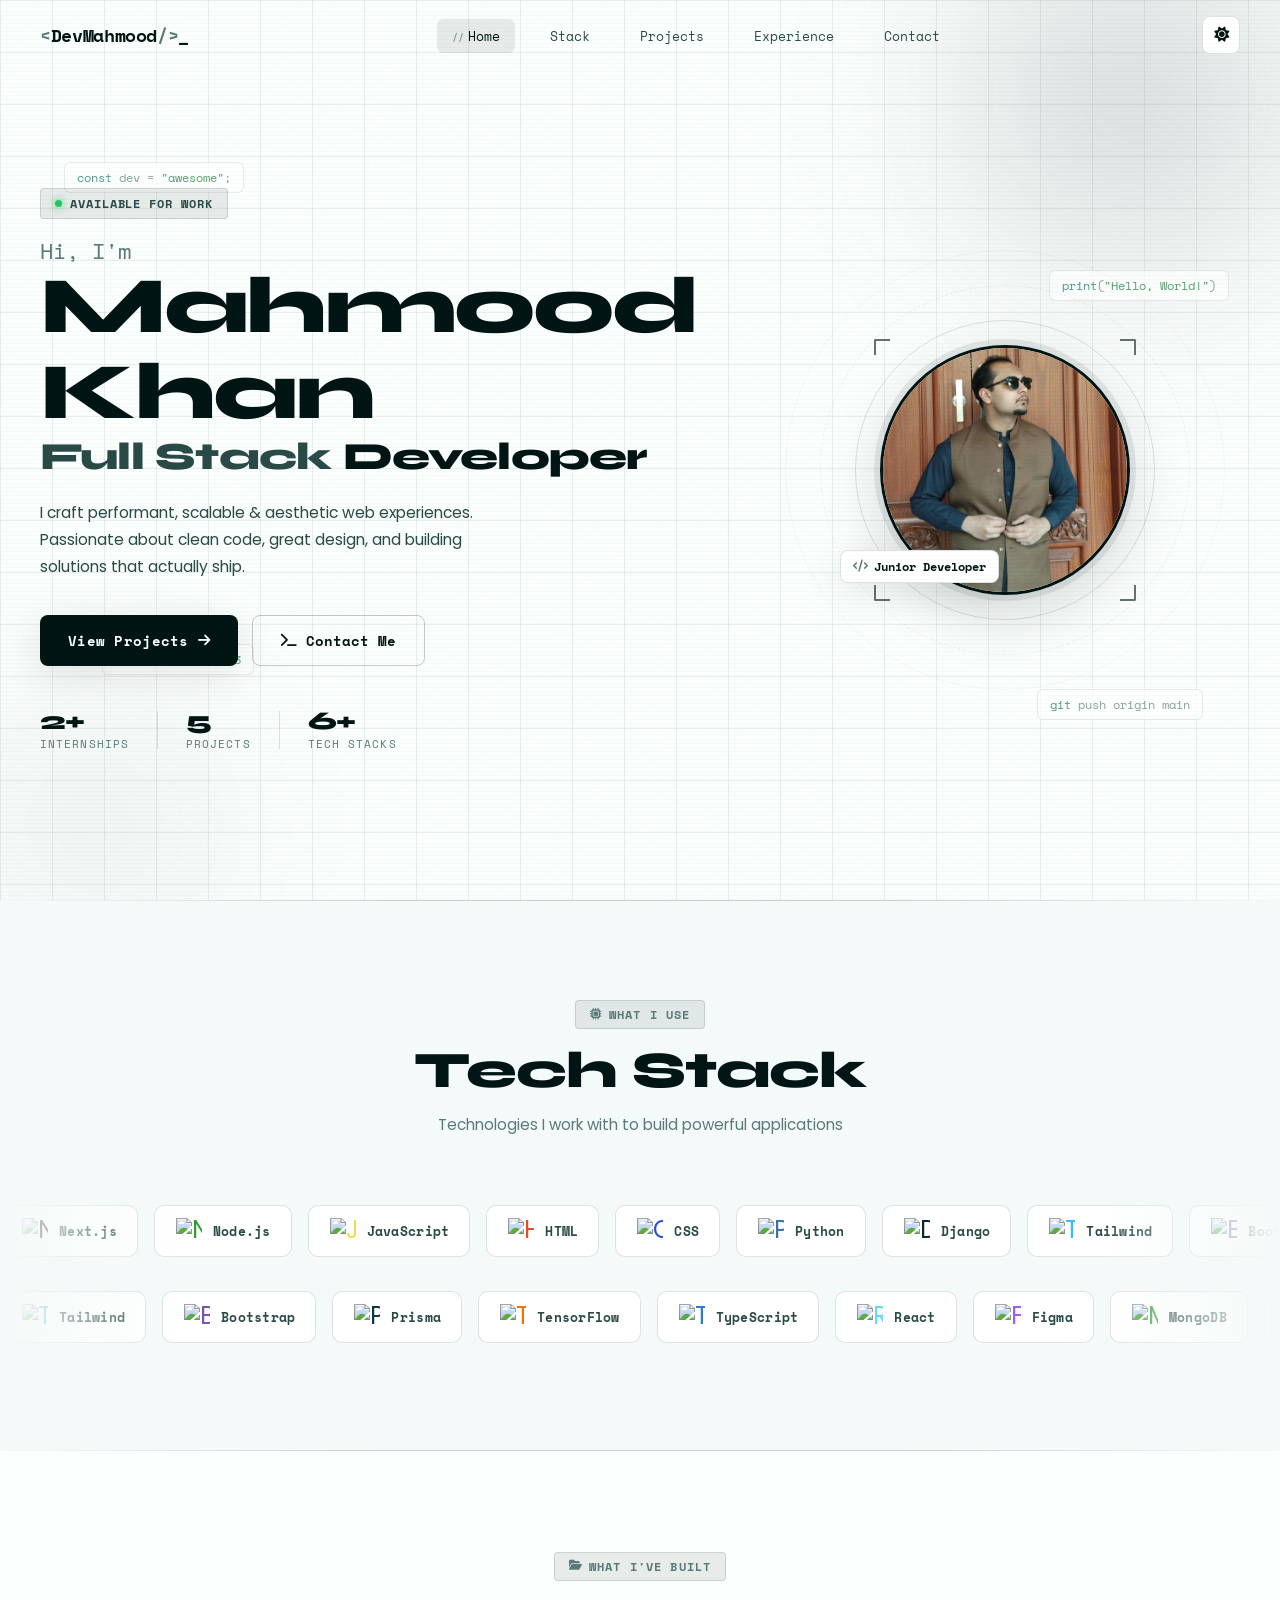
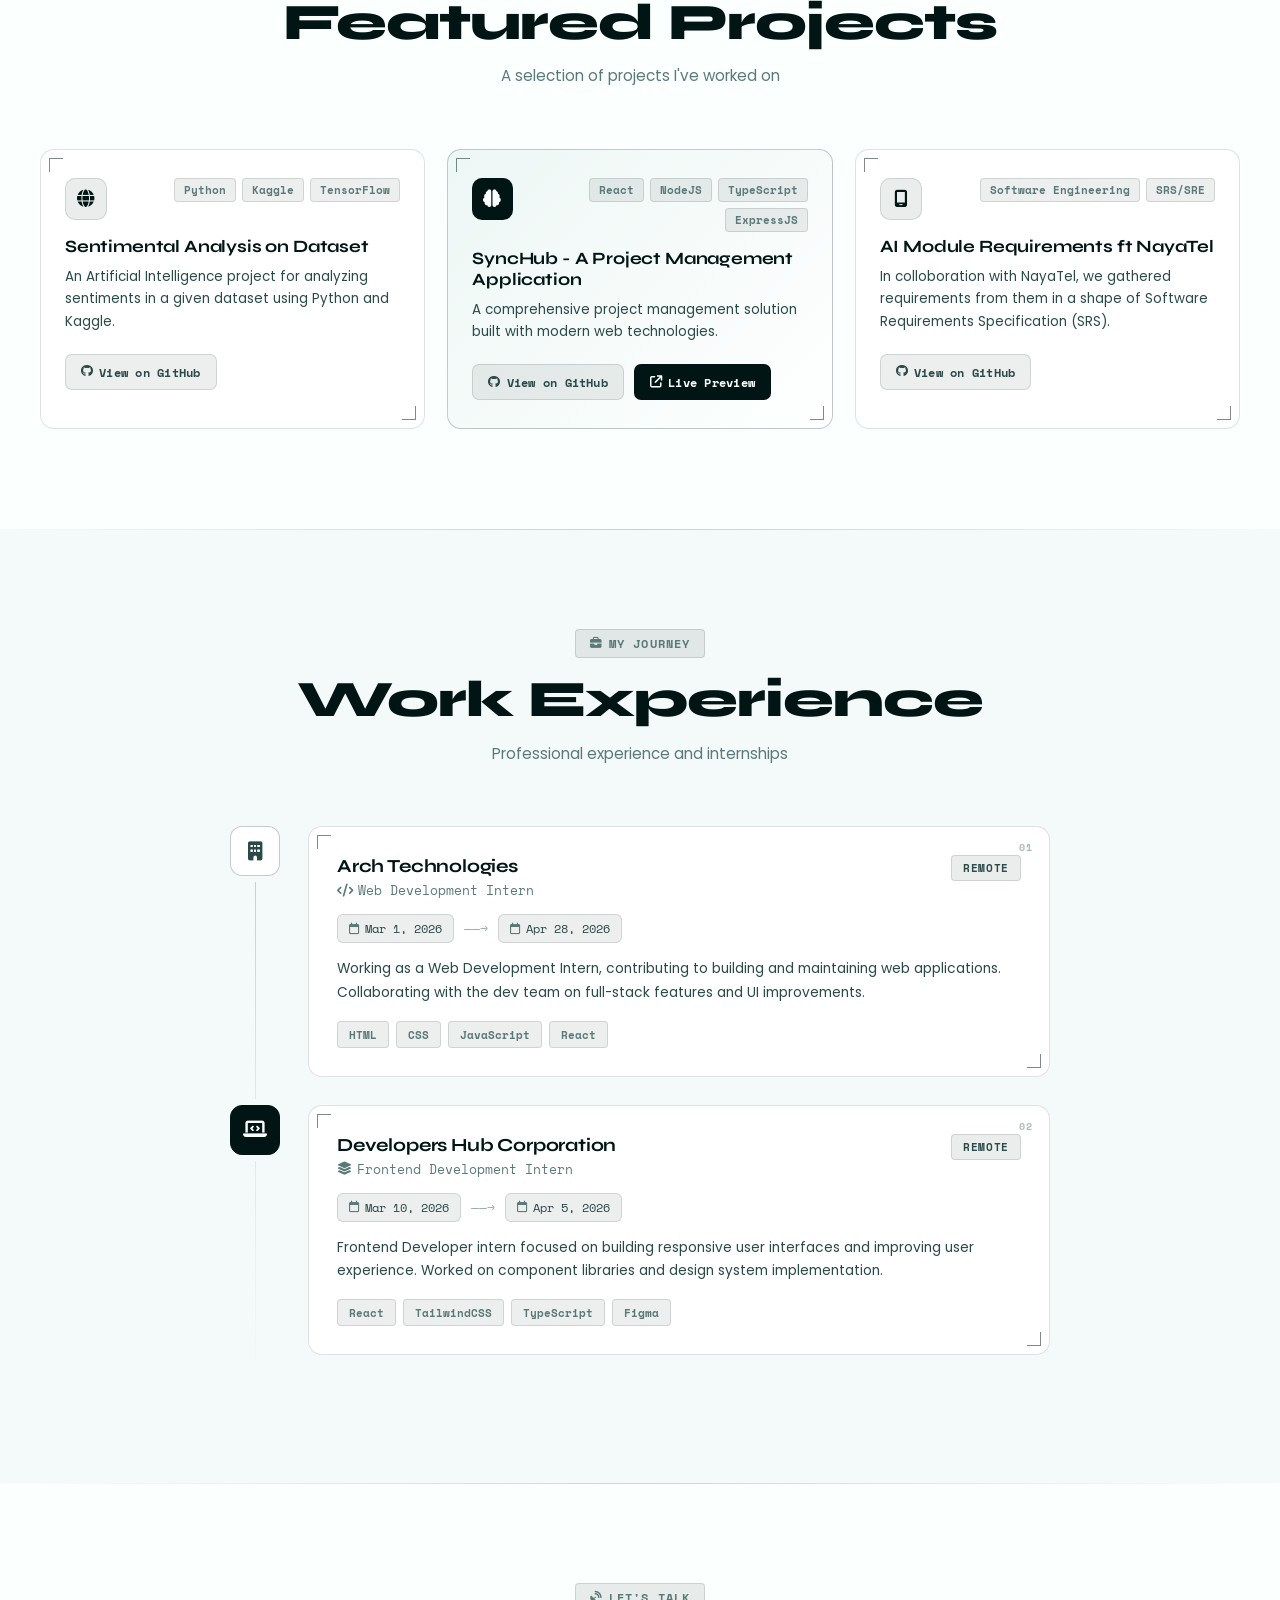
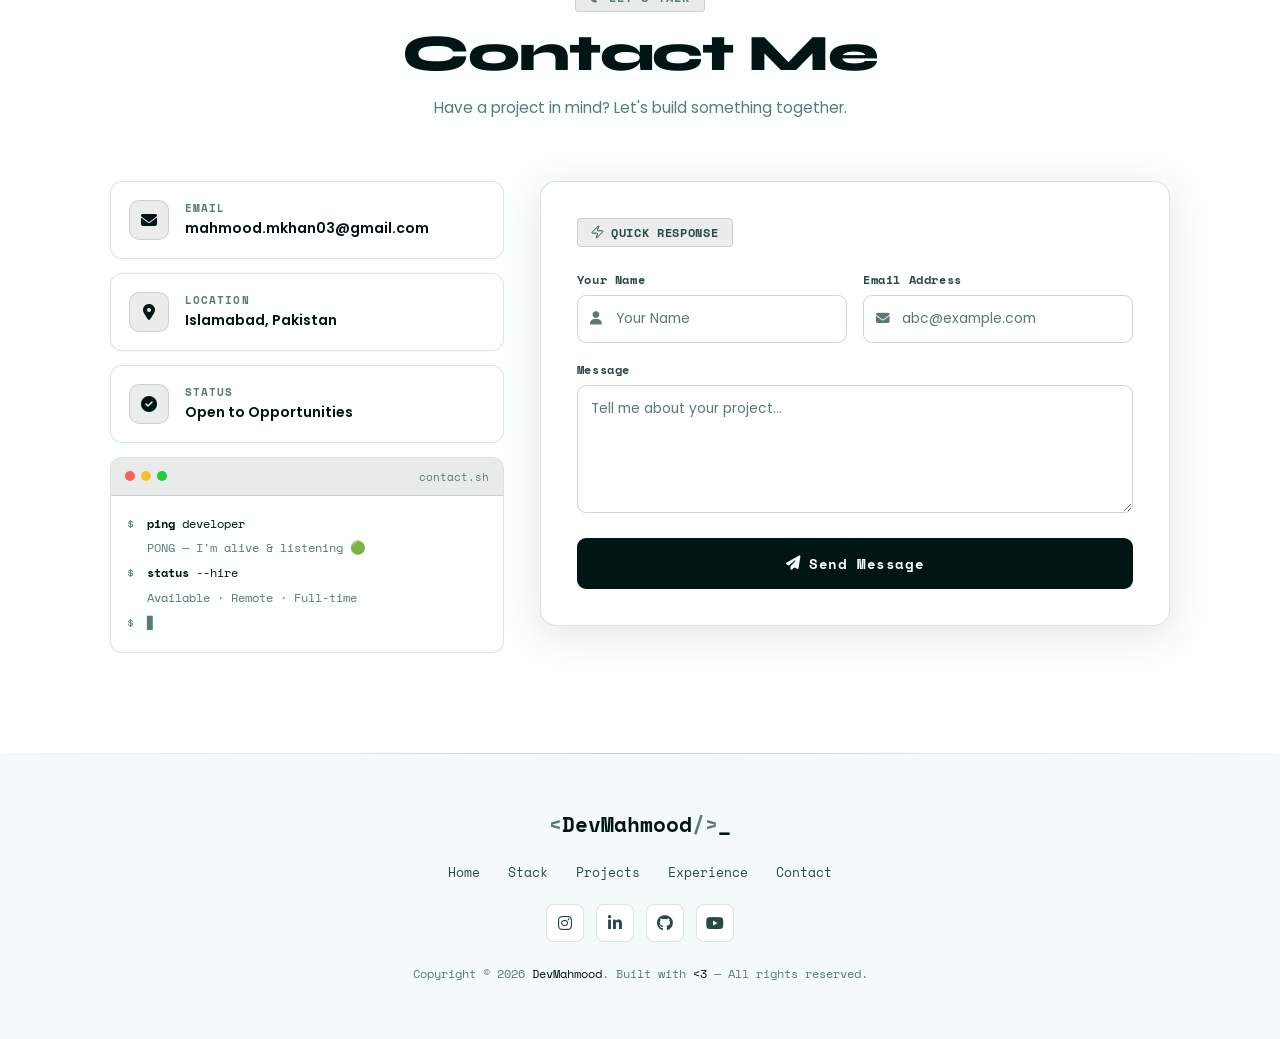
==== commit d5c20b1c: "Update project GitHub links and experience text Replace placeholder repo links with actual GitHub UR" ====
--- a/index.html
+++ b/index.html
@@ -208,7 +208,7 @@
             given dataset using Python and Kaggle.
           </p>
           <div class="project-links">
-            <a href="#" class="proj-btn github-btn"
+            <a href="https://github.com/codingwithmahmo/SentimentalAnalysisProject_AI" target="_blank" class="proj-btn github-btn"
               ><i class="fa-brands fa-github"></i> View on GitHub</a
             >
           </div>
@@ -265,12 +265,8 @@
             a shape of Software Requirements Specification (SRS).
           </p>
           <div class="project-links">
-            <a href="#" class="proj-btn github-btn"
+            <a href="https://github.com/codingwithmahmo/NayaTel-Requirement-Documentations" target="_blank" class="proj-btn github-btn"
               ><i class="fa-brands fa-github"></i> View on GitHub</a
-            >
-            <a href="#" class="proj-btn live-btn"
-              ><i class="fa-solid fa-arrow-up-right-from-square"></i> Live
-              Preview</a
             >
           </div>
         </div>
@@ -346,9 +342,9 @@
               <div class="card-corner br"></div>
               <div class="exp-header">
                 <div>
-                  <h3 class="exp-company">Developers Hub</h3>
+                  <h3 class="exp-company">Developers Hub Corporation</h3>
                   <p class="exp-role">
-                    <i class="fa-solid fa-layer-group"></i> Frontend Developer
+                    <i class="fa-solid fa-layer-group"></i> Frontend Development
                     Intern
                   </p>
                 </div>
